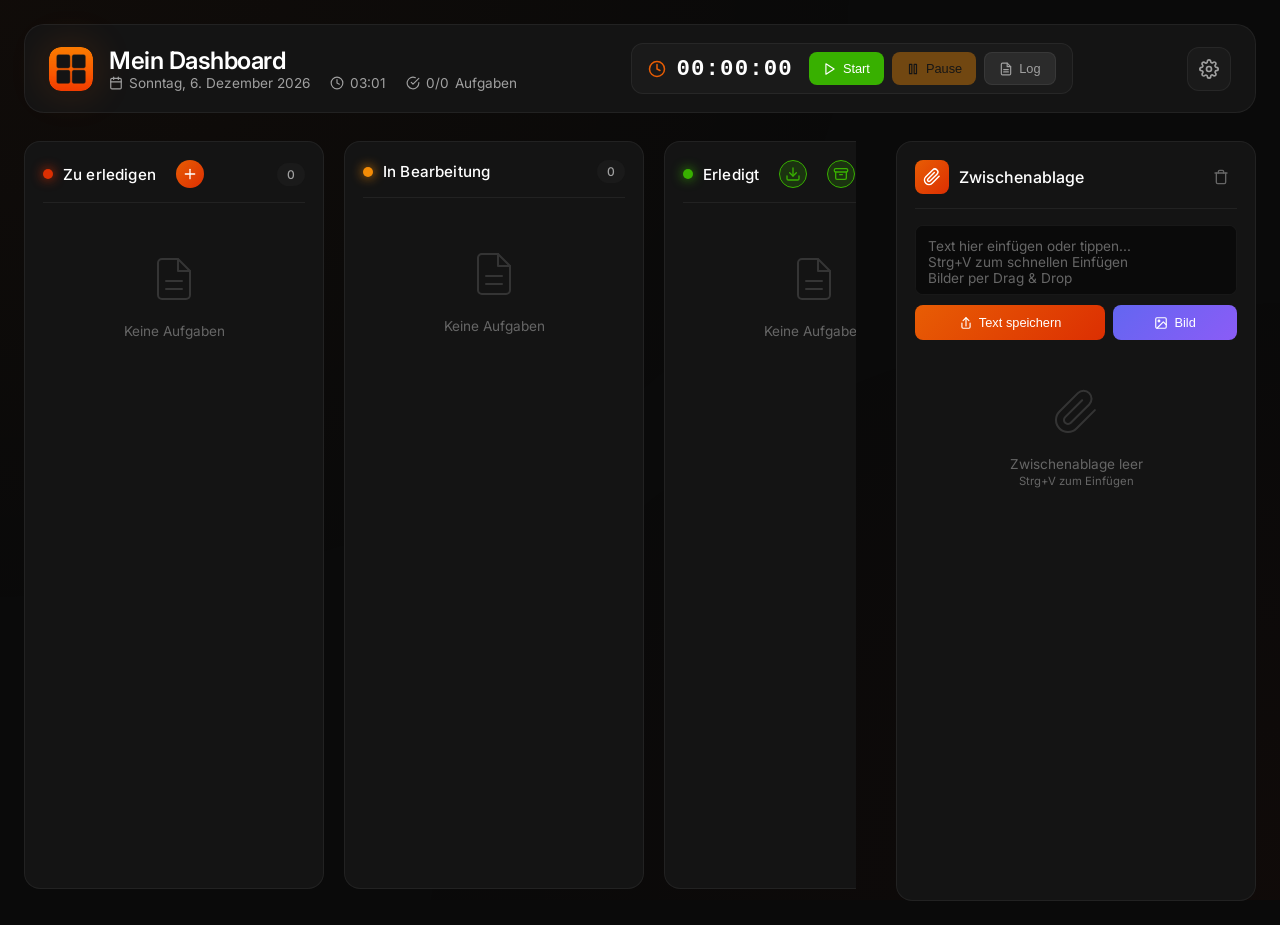
==== firefox/index.html @ 242c801a "Add Firefox extension support with automatic module bundling - Added complete Firefox extension vers" ====
<!DOCTYPE html>
<html lang="de">

<head>
    <meta charset="UTF-8">
    <meta name="viewport" content="width=device-width, initial-scale=1.0">
    <title>Mein Dashboard</title>
    <link rel="icon" type="image/png" href="icon.png">
    <link rel="stylesheet" href="style.css">
</head>

<body>
    <header class="header">
        <div class="header-left">
            <div class="logo">
                <img src="icon.png" alt="Dashboard Logo" width="28" height="28">
            </div>
            <div>
                <h1>Mein Dashboard</h1>
                <div class="header-info">
                    <span>
                        <svg class="icon-sm" xmlns="http://www.w3.org/2000/svg" width="14" height="14"
                            viewBox="0 0 24 24" fill="none" stroke="currentColor" stroke-width="2"
                            stroke-linecap="round" stroke-linejoin="round">
                            <rect x="3" y="4" width="18" height="18" rx="2" ry="2"></rect>
                            <line x1="16" y1="2" x2="16" y2="6"></line>
                            <line x1="8" y1="2" x2="8" y2="6"></line>
                            <line x1="3" y1="10" x2="21" y2="10"></line>
                        </svg>
                        <span id="current-date"></span>
                    </span>
                    <span>
                        <svg class="icon-sm" xmlns="http://www.w3.org/2000/svg" width="14" height="14"
                            viewBox="0 0 24 24" fill="none" stroke="currentColor" stroke-width="2"
                            stroke-linecap="round" stroke-linejoin="round">
                            <circle cx="12" cy="12" r="10"></circle>
                            <polyline points="12 6 12 12 16 14"></polyline>
                        </svg>
                        <span id="current-time"></span>
                    </span>
                    <span id="task-stats-container">
                        <svg class="icon-sm" xmlns="http://www.w3.org/2000/svg" width="14" height="14"
                            viewBox="0 0 24 24" fill="none" stroke="currentColor" stroke-width="2"
                            stroke-linecap="round" stroke-linejoin="round">
                            <path d="M22 11.08V12a10 10 0 1 1-5.93-9.14"></path>
                            <polyline points="22 4 12 14.01 9 11.01"></polyline>
                        </svg>
                        <span id="task-stats">0/0</span> <span id="tasks-label">Aufgaben</span>
                    </span>
                </div>
            </div>
        </div>
        <div class="header-center">
            <div class="time-tracker">
                <div class="tracker-display">
                    <svg class="tracker-icon" xmlns="http://www.w3.org/2000/svg" width="18" height="18"
                        viewBox="0 0 24 24" fill="none" stroke="currentColor" stroke-width="2" stroke-linecap="round"
                        stroke-linejoin="round">
                        <circle cx="12" cy="12" r="10"></circle>
                        <polyline points="12 6 12 12 16 14"></polyline>
                    </svg>
                    <span class="tracker-time" id="tracker-time">00:00:00</span>
                </div>
                <div class="tracker-controls">
                    <button id="tracker-start-btn" class="tracker-btn start">
                        <svg xmlns="http://www.w3.org/2000/svg" width="14" height="14" viewBox="0 0 24 24" fill="none"
                            stroke="currentColor" stroke-width="2" stroke-linecap="round" stroke-linejoin="round">
                            <polygon points="5 3 19 12 5 21 5 3"></polygon>
                        </svg>
                        Start
                    </button>
                    <button id="tracker-pause-btn" class="tracker-btn pause" disabled>
                        <svg xmlns="http://www.w3.org/2000/svg" width="14" height="14" viewBox="0 0 24 24" fill="none"
                            stroke="currentColor" stroke-width="2" stroke-linecap="round" stroke-linejoin="round">
                            <rect x="6" y="4" width="4" height="16"></rect>
                            <rect x="14" y="4" width="4" height="16"></rect>
                        </svg>
                        Pause
                    </button>
                    <button id="tracker-log-btn" class="tracker-btn log">
                        <svg xmlns="http://www.w3.org/2000/svg" width="14" height="14" viewBox="0 0 24 24" fill="none"
                            stroke="currentColor" stroke-width="2" stroke-linecap="round" stroke-linejoin="round">
                            <path d="M14 2H6a2 2 0 0 0-2 2v16a2 2 0 0 0 2 2h12a2 2 0 0 0 2-2V8z"></path>
                            <polyline points="14 2 14 8 20 8"></polyline>
                            <line x1="16" y1="13" x2="8" y2="13"></line>
                            <line x1="16" y1="17" x2="8" y2="17"></line>
                        </svg>
                        Log
                    </button>
                </div>
            </div>
        </div>
        <div class="header-right">
            <!-- Sync Status Indicator -->
            <div id="sync-indicator" class="sync-indicator hidden" title="Sync Status">
                <!-- Idle/Connected Icon -->
                <svg id="sync-icon-idle" class="sync-icon" xmlns="http://www.w3.org/2000/svg" width="18" height="18"
                    viewBox="0 0 24 24" fill="none" stroke="currentColor" stroke-width="2" stroke-linecap="round"
                    stroke-linejoin="round">
                    <path d="M21.5 2v6h-6M2.5 22v-6h6M2 11.5a10 10 0 0 1 18.8-4.3M22 12.5a10 10 0 0 1-18.8 4.2"/>
                </svg>
                <!-- Syncing Icon (animated) -->
                <svg id="sync-icon-syncing" class="sync-icon hidden" xmlns="http://www.w3.org/2000/svg" width="18" height="18"
                    viewBox="0 0 24 24" fill="none" stroke="currentColor" stroke-width="2" stroke-linecap="round"
                    stroke-linejoin="round">
                    <path d="M21.5 2v6h-6M2.5 22v-6h6M2 11.5a10 10 0 0 1 18.8-4.3M22 12.5a10 10 0 0 1-18.8 4.2"/>
                </svg>
                <!-- Error Icon -->
                <svg id="sync-icon-error" class="sync-icon hidden" xmlns="http://www.w3.org/2000/svg" width="18" height="18"
                    viewBox="0 0 24 24" fill="none" stroke="currentColor" stroke-width="2" stroke-linecap="round"
                    stroke-linejoin="round">
                    <circle cx="12" cy="12" r="10"></circle>
                    <line x1="12" y1="8" x2="12" y2="12"></line>
                    <line x1="12" y1="16" x2="12.01" y2="16"></line>
                </svg>
                <!-- Offline Icon -->
                <svg id="sync-icon-offline" class="sync-icon hidden" xmlns="http://www.w3.org/2000/svg" width="18" height="18"
                    viewBox="0 0 24 24" fill="none" stroke="currentColor" stroke-width="2" stroke-linecap="round"
                    stroke-linejoin="round">
                    <line x1="1" y1="1" x2="23" y2="23"></line>
                    <path d="M16.72 11.06A10.94 10.94 0 0 1 19 12.55"></path>
                    <path d="M5 12.55a10.94 10.94 0 0 1 5.17-2.39"></path>
                    <path d="M10.71 5.05A16 16 0 0 1 22.58 9"></path>
                    <path d="M1.42 9a15.91 15.91 0 0 1 4.7-2.88"></path>
                    <path d="M8.53 16.11a6 6 0 0 1 6.95 0"></path>
                    <line x1="12" y1="20" x2="12.01" y2="20"></line>
                </svg>
            </div>
            <button id="settings-btn" class="settings-btn" title="Einstellungen" aria-label="Einstellungen">
                <svg xmlns="http://www.w3.org/2000/svg" width="20" height="20" viewBox="0 0 24 24" fill="none"
                    stroke="currentColor" stroke-width="2" stroke-linecap="round" stroke-linejoin="round">
                    <circle cx="12" cy="12" r="3"></circle>
                    <path
                        d="M19.4 15a1.65 1.65 0 0 0 .33 1.82l.06.06a2 2 0 0 1 0 2.83 2 2 0 0 1-2.83 0l-.06-.06a1.65 1.65 0 0 0-1.82-.33 1.65 1.65 0 0 0-1 1.51V21a2 2 0 0 1-2 2 2 2 0 0 1-2-2v-.09A1.65 1.65 0 0 0 9 19.4a1.65 1.65 0 0 0-1.82.33l-.06.06a2 2 0 0 1-2.83 0 2 2 0 0 1 0-2.83l.06-.06a1.65 1.65 0 0 0 .33-1.82 1.65 1.65 0 0 0-1.51-1H3a2 2 0 0 1-2-2 2 2 0 0 1 2-2h.09A1.65 1.65 0 0 0 4.6 9a1.65 1.65 0 0 0-.33-1.82l-.06-.06a2 2 0 0 1 0-2.83 2 2 0 0 1 2.83 0l.06.06a1.65 1.65 0 0 0 1.82.33H9a1.65 1.65 0 0 0 1-1.51V3a2 2 0 0 1 2-2 2 2 0 0 1 2 2v.09a1.65 1.65 0 0 0 1 1.51 1.65 1.65 0 0 0 1.82-.33l.06-.06a2 2 0 0 1 2.83 0 2 2 0 0 1 0 2.83l-.06.06a1.65 1.65 0 0 0-.33 1.82V9a1.65 1.65 0 0 0 1.51 1H21a2 2 0 0 1 2 2 2 2 0 0 1-2 2h-.09a1.65 1.65 0 0 0-1.51 1z">
                    </path>
                </svg>
            </button>
        </div>
    </header>

    <div class="main-container">
        <div class="board">
            <div class="column" id="todo" data-status="todo">
                <div class="column-header">
                    <div class="column-title">
                        <div class="column-indicator"></div>
                        <h2>Zu erledigen</h2>
                        <button id="add-task-btn" class="add-task-column-btn" title="Neue Aufgabe (Strg+N)" aria-label="Neue Aufgabe">
                            <svg xmlns="http://www.w3.org/2000/svg" width="16" height="16" viewBox="0 0 24 24"
                                fill="none" stroke="currentColor" stroke-width="2" stroke-linecap="round"
                                stroke-linejoin="round">
                                <line x1="12" y1="5" x2="12" y2="19"></line>
                                <line x1="5" y1="12" x2="19" y2="12"></line>
                            </svg>
                        </button>
                    </div>
                    <span class="task-count" id="todo-count">0</span>
                </div>
                <div class="task-list"></div>
            </div>

            <div class="column" id="in-progress" data-status="in-progress">
                <div class="column-header">
                    <div class="column-title">
                        <div class="column-indicator"></div>
                        <h2>In Bearbeitung</h2>
                    </div>
                    <span class="task-count" id="progress-count">0</span>
                </div>
                <div class="task-list"></div>
            </div>

            <div class="column" id="done" data-status="done">
                <div class="column-header">
                    <div class="column-title">
                        <div class="column-indicator"></div>
                        <h2>Erledigt</h2>
                        <button id="export-done-btn" class="export-column-btn" title="Als Markdown exportieren" aria-label="Als Markdown exportieren">
                            <svg xmlns="http://www.w3.org/2000/svg" width="16" height="16" viewBox="0 0 24 24"
                                fill="none" stroke="currentColor" stroke-width="2" stroke-linecap="round"
                                stroke-linejoin="round">
                                <path d="M21 15v4a2 2 0 0 1-2 2H5a2 2 0 0 1-2-2v-4"></path>
                                <polyline points="7 10 12 15 17 10"></polyline>
                                <line x1="12" y1="15" x2="12" y2="3"></line>
                            </svg>
                        </button>
                        <button id="archive-done-btn" class="export-column-btn"
                            title="Klick: Tasks archivieren | Doppelklick/Rechtsklick: Archiv-Logs öffnen" aria-label="Tasks archivieren">
                            <svg xmlns="http://www.w3.org/2000/svg" width="16" height="16" viewBox="0 0 24 24"
                                fill="none" stroke="currentColor" stroke-width="2" stroke-linecap="round"
                                stroke-linejoin="round">
                                <rect x="2" y="4" width="20" height="5" rx="2"></rect>
                                <path d="M4 9v9a2 2 0 0 0 2 2h12a2 2 0 0 0 2-2V9"></path>
                                <path d="M10 13h4"></path>
                            </svg>
                        </button>
                    </div>
                    <span class="task-count" id="done-count">0</span>
                </div>
                <div class="task-list"></div>
            </div>
        </div>

        <!-- Zwischenablage Panel -->
        <aside class="clipboard-panel">
            <div class="clipboard-header">
                <div class="clipboard-title">
                    <div class="clipboard-icon">
                        <svg xmlns="http://www.w3.org/2000/svg" width="18" height="18" viewBox="0 0 24 24" fill="none"
                            stroke="currentColor" stroke-width="2" stroke-linecap="round" stroke-linejoin="round">
                            <path
                                d="m21.44 11.05-9.19 9.19a6 6 0 0 1-8.49-8.49l9.19-9.19a4 4 0 0 1 5.66 5.66l-9.2 9.19a2 2 0 0 1-2.83-2.83l8.49-8.48">
                            </path>
                        </svg>
                    </div>
                    <h3>Zwischenablage</h3>
                </div>
                <button id="clear-clipboard-btn" class="clear-clipboard-btn" title="Zwischenablage leeren" aria-label="Zwischenablage leeren">
                    <svg xmlns="http://www.w3.org/2000/svg" width="16" height="16" viewBox="0 0 24 24" fill="none"
                        stroke="currentColor" stroke-width="2" stroke-linecap="round" stroke-linejoin="round">
                        <polyline points="3 6 5 6 21 6"></polyline>
                        <path d="M19 6v14a2 2 0 0 1-2 2H7a2 2 0 0 1-2-2V6m3 0V4a2 2 0 0 1 2-2h4a2 2 0 0 1 2 2v2"></path>
                    </svg>
                </button>
            </div>
            <div class="clipboard-input-area">
                <textarea class="clipboard-input" id="clipboard-input"
                    placeholder="Text hier einfügen oder tippen...&#10;Strg+V zum schnellen Einfügen&#10;Bilder per Drag & Drop"></textarea>
                <div class="clipboard-buttons">
                    <button class="clipboard-btn" id="add-clipboard-btn">
                        <svg xmlns="http://www.w3.org/2000/svg" width="14" height="14" viewBox="0 0 24 24" fill="none"
                            stroke="currentColor" stroke-width="2" stroke-linecap="round" stroke-linejoin="round">
                            <line x1="12" y1="17" x2="12" y2="3"></line>
                            <path d="M5 12v7a2 2 0 0 0 2 2h10a2 2 0 0 0 2-2v-7"></path>
                            <polyline points="17 8 12 3 7 8"></polyline>
                        </svg>
                        Text speichern
                    </button>
                    <button class="clipboard-btn image-btn" id="image-upload-btn">
                        <svg xmlns="http://www.w3.org/2000/svg" width="14" height="14" viewBox="0 0 24 24" fill="none"
                            stroke="currentColor" stroke-width="2" stroke-linecap="round" stroke-linejoin="round">
                            <rect x="3" y="3" width="18" height="18" rx="2" ry="2"></rect>
                            <circle cx="8.5" cy="8.5" r="1.5"></circle>
                            <polyline points="21 15 16 10 5 21"></polyline>
                        </svg>
                        Bild
                    </button>
                </div>
                <input type="file" id="image-input" accept="image/*" style="display: none;">
            </div>
            <div class="clipboard-items" id="clipboard-items"></div>
        </aside>
    </div>

    <!-- Modal für Aufgaben -->
    <div id="task-modal" class="modal hidden">
        <div class="modal-content">
            <span class="close-btn" role="button" aria-label="Schließen" tabindex="0">
                <svg xmlns="http://www.w3.org/2000/svg" width="20" height="20" viewBox="0 0 24 24" fill="none"
                    stroke="currentColor" stroke-width="2" stroke-linecap="round" stroke-linejoin="round">
                    <line x1="18" y1="6" x2="6" y2="18"></line>
                    <line x1="6" y1="6" x2="18" y2="18"></line>
                </svg>
            </span>
            <h2 id="modal-title">Neue Aufgabe</h2>

            <div class="form-group">
                <label class="form-label">Beschreibung</label>
                <textarea id="task-input"
                    placeholder="Was muss erledigt werden?&#10;Shift+Enter zum Speichern"></textarea>
            </div>

            <div class="form-group">
                <label class="form-label">Priorität</label>
                <div class="priority-selector">
                    <div class="priority-option low" data-priority="low">Niedrig</div>
                    <div class="priority-option medium selected" data-priority="medium">Mittel</div>
                    <div class="priority-option high" data-priority="high">Hoch</div>
                </div>
            </div>

            <div class="form-group task-history-section hidden" id="task-history-section">
                <label class="form-label">Status-Verlauf</label>
                <div class="task-history-list" id="task-history-list"></div>
            </div>

            <div class="modal-actions">
                <button id="delete-task-btn" class="danger-btn hidden">
                    <svg xmlns="http://www.w3.org/2000/svg" width="16" height="16" viewBox="0 0 24 24" fill="none"
                        stroke="currentColor" stroke-width="2" stroke-linecap="round" stroke-linejoin="round">
                        <polyline points="3 6 5 6 21 6"></polyline>
                        <path d="M19 6v14a2 2 0 0 1-2 2H7a2 2 0 0 1-2-2V6m3 0V4a2 2 0 0 1 2-2h4a2 2 0 0 1 2 2v2"></path>
                    </svg>
                    Löschen
                </button>
                <button id="save-task-btn">
                    <svg xmlns="http://www.w3.org/2000/svg" width="16" height="16" viewBox="0 0 24 24" fill="none"
                        stroke="currentColor" stroke-width="2" stroke-linecap="round" stroke-linejoin="round">
                        <path d="M19 21H5a2 2 0 0 1-2-2V5a2 2 0 0 1 2-2h11l5 5v11a2 2 0 0 1-2 2z"></path>
                        <polyline points="17 21 17 13 7 13 7 21"></polyline>
                        <polyline points="7 3 7 8 15 8"></polyline>
                    </svg>
                    Speichern
                </button>
            </div>
        </div>
    </div>

    <!-- Zusätzliche Info Modal -->
    <div id="info-modal" class="modal hidden">
        <div class="modal-content">
            <span class="close-btn info-close-btn" role="button" aria-label="Schließen" tabindex="0">
                <svg xmlns="http://www.w3.org/2000/svg" width="20" height="20" viewBox="0 0 24 24" fill="none"
                    stroke="currentColor" stroke-width="2" stroke-linecap="round" stroke-linejoin="round">
                    <line x1="18" y1="6" x2="6" y2="18"></line>
                    <line x1="6" y1="6" x2="18" y2="18"></line>
                </svg>
            </span>
            <h2>
                <svg xmlns="http://www.w3.org/2000/svg" width="20" height="20" viewBox="0 0 24 24" fill="none"
                    stroke="currentColor" stroke-width="2" stroke-linecap="round" stroke-linejoin="round">
                    <circle cx="12" cy="12" r="10"></circle>
                    <line x1="12" y1="16" x2="12" y2="12"></line>
                    <line x1="12" y1="8" x2="12.01" y2="8"></line>
                </svg>
                Zusätzliche Info
            </h2>

            <div class="form-group">
                <label class="form-label">Notiz oder Zusatzinfo</label>
                <textarea id="info-input"
                    placeholder="Zusätzliche Informationen eingeben...&#10;Shift+Enter zum Speichern"></textarea>
            </div>

            <div class="modal-actions">
                <button id="clear-info-btn" class="danger-btn">
                    <svg xmlns="http://www.w3.org/2000/svg" width="16" height="16" viewBox="0 0 24 24" fill="none"
                        stroke="currentColor" stroke-width="2" stroke-linecap="round" stroke-linejoin="round">
                        <polyline points="3 6 5 6 21 6"></polyline>
                        <path d="M19 6v14a2 2 0 0 1-2 2H7a2 2 0 0 1-2-2V6m3 0V4a2 2 0 0 1 2-2h4a2 2 0 0 1 2 2v2"></path>
                    </svg>
                    Löschen
                </button>
                <button id="save-info-btn" class="primary-btn">
                    <svg xmlns="http://www.w3.org/2000/svg" width="16" height="16" viewBox="0 0 24 24" fill="none"
                        stroke="currentColor" stroke-width="2" stroke-linecap="round" stroke-linejoin="round">
                        <path d="M19 21H5a2 2 0 0 1-2-2V5a2 2 0 0 1 2-2h11l5 5v11a2 2 0 0 1-2 2z"></path>
                        <polyline points="17 21 17 13 7 13 7 21"></polyline>
                        <polyline points="7 3 7 8 15 8"></polyline>
                    </svg>
                    Speichern
                </button>
            </div>
        </div>
    </div>

    <!-- Arbeitszeit-Log Modal -->
    <div id="worktime-modal" class="modal hidden">
        <div class="modal-content worktime-modal-content">
            <span class="close-btn worktime-close-btn" role="button" aria-label="Schließen" tabindex="0">
                <svg xmlns="http://www.w3.org/2000/svg" width="20" height="20" viewBox="0 0 24 24" fill="none"
                    stroke="currentColor" stroke-width="2" stroke-linecap="round" stroke-linejoin="round">
                    <line x1="18" y1="6" x2="6" y2="18"></line>
                    <line x1="6" y1="6" x2="18" y2="18"></line>
                </svg>
            </span>
            <h2>
                <svg xmlns="http://www.w3.org/2000/svg" width="22" height="22" viewBox="0 0 24 24" fill="none"
                    stroke="currentColor" stroke-width="2" stroke-linecap="round" stroke-linejoin="round">
                    <circle cx="12" cy="12" r="10"></circle>
                    <polyline points="12 6 12 12 16 14"></polyline>
                </svg>
                Arbeitszeit-Log
            </h2>
            <div class="worktime-summary" id="worktime-summary"></div>
            <div class="worktime-entries" id="worktime-entries"></div>
            <div class="worktime-actions">
                <button id="clear-worktime-btn" class="danger-btn">
                    <svg xmlns="http://www.w3.org/2000/svg" width="16" height="16" viewBox="0 0 24 24" fill="none"
                        stroke="currentColor" stroke-width="2" stroke-linecap="round" stroke-linejoin="round">
                        <polyline points="3 6 5 6 21 6"></polyline>
                        <path d="M19 6v14a2 2 0 0 1-2 2H7a2 2 0 0 1-2-2V6m3 0V4a2 2 0 0 1 2-2h4a2 2 0 0 1 2 2v2"></path>
                    </svg>
                    Alle löschen
                </button>
            </div>
        </div>
    </div>

    <!-- Settings Modal -->
    <div id="settings-modal" class="modal hidden">
        <div class="modal-content settings-modal-content">
            <span class="close-btn settings-close-btn" role="button" aria-label="Schließen" tabindex="0">
                <svg xmlns="http://www.w3.org/2000/svg" width="20" height="20" viewBox="0 0 24 24" fill="none"
                    stroke="currentColor" stroke-width="2" stroke-linecap="round" stroke-linejoin="round">
                    <line x1="18" y1="6" x2="6" y2="18"></line>
                    <line x1="6" y1="6" x2="18" y2="18"></line>
                </svg>
            </span>
            <h2>
                <svg xmlns="http://www.w3.org/2000/svg" width="22" height="22" viewBox="0 0 24 24" fill="none"
                    stroke="currentColor" stroke-width="2" stroke-linecap="round" stroke-linejoin="round">
                    <circle cx="12" cy="12" r="3"></circle>
                    <path
                        d="M19.4 15a1.65 1.65 0 0 0 .33 1.82l.06.06a2 2 0 0 1 0 2.83 2 2 0 0 1-2.83 0l-.06-.06a1.65 1.65 0 0 0-1.82-.33 1.65 1.65 0 0 0-1 1.51V21a2 2 0 0 1-2 2 2 2 0 0 1-2-2v-.09A1.65 1.65 0 0 0 9 19.4a1.65 1.65 0 0 0-1.82.33l-.06.06a2 2 0 0 1-2.83 0 2 2 0 0 1 0-2.83l.06-.06a1.65 1.65 0 0 0 .33-1.82 1.65 1.65 0 0 0-1.51-1H3a2 2 0 0 1-2-2 2 2 0 0 1 2-2h.09A1.65 1.65 0 0 0 4.6 9a1.65 1.65 0 0 0-.33-1.82l-.06-.06a2 2 0 0 1 0-2.83 2 2 0 0 1 2.83 0l.06.06a1.65 1.65 0 0 0 1.82.33H9a1.65 1.65 0 0 0 1-1.51V3a2 2 0 0 1 2-2 2 2 0 0 1 2 2v.09a1.65 1.65 0 0 0 1 1.51 1.65 1.65 0 0 0 1.82-.33l.06-.06a2 2 0 0 1 2.83 0 2 2 0 0 1 0 2.83l-.06.06a1.65 1.65 0 0 0-.33 1.82V9a1.65 1.65 0 0 0 1.51 1H21a2 2 0 0 1 2 2 2 2 0 0 1-2 2h-.09a1.65 1.65 0 0 0-1.51 1z">
                    </path>
                </svg>
                Einstellungen
            </h2>

            <div class="form-group">
                <label class="form-label" data-i18n="settingsLanguage">Sprache / Language</label>
                <div class="language-selector" id="language-selector">
                    <div class="language-option selected" data-lang="de">
                        🇩🇪 Deutsch
                    </div>
                    <div class="language-option" data-lang="en">
                        🇬🇧 English
                    </div>
                </div>
            </div>

            <div class="form-group">
                <label class="form-label">Theme / Modus</label>
                <div class="theme-selector" id="theme-selector">
                    <div class="theme-option" data-theme="dark">
                        <svg xmlns="http://www.w3.org/2000/svg" width="18" height="18" viewBox="0 0 24 24" fill="none"
                            stroke="currentColor" stroke-width="2" stroke-linecap="round" stroke-linejoin="round">
                            <path d="M21 12.79A9 9 0 1 1 11.21 3 7 7 0 0 0 21 12.79z"></path>
                        </svg>
                        Dark
                    </div>
                    <div class="theme-option" data-theme="light">
                        <svg xmlns="http://www.w3.org/2000/svg" width="18" height="18" viewBox="0 0 24 24" fill="none"
                            stroke="currentColor" stroke-width="2" stroke-linecap="round" stroke-linejoin="round">
                            <circle cx="12" cy="12" r="5"></circle>
                            <line x1="12" y1="1" x2="12" y2="3"></line>
                            <line x1="12" y1="21" x2="12" y2="23"></line>
                            <line x1="4.22" y1="4.22" x2="5.64" y2="5.64"></line>
                            <line x1="18.36" y1="18.36" x2="19.78" y2="19.78"></line>
                            <line x1="1" y1="12" x2="3" y2="12"></line>
                            <line x1="21" y1="12" x2="23" y2="12"></line>
                            <line x1="4.22" y1="19.78" x2="5.64" y2="18.36"></line>
                            <line x1="18.36" y1="5.64" x2="19.78" y2="4.22"></line>
                        </svg>
                        Light
                    </div>
                </div>
            </div>

            <div class="form-group">
                <label class="form-label" data-i18n="settingsColorPalette">Farbpalette wählen</label>
                <div class="palette-grid" id="palette-grid">
                    <div class="palette-option" data-palette="sunset-orange">
                        <div class="palette-preview">
                            <span class="palette-color" style="background: #e85d04;"></span>
                            <span class="palette-color" style="background: #dc2f02;"></span>
                            <span class="palette-color" style="background: #f48c06;"></span>
                            <span class="palette-color" style="background: #38b000;"></span>
                        </div>
                        <span class="palette-name">🌅 Sunset Orange</span>
                    </div>
                    <div class="palette-option" data-palette="ocean-blue">
                        <div class="palette-preview">
                            <span class="palette-color" style="background: #0077b6;"></span>
                            <span class="palette-color" style="background: #0096c7;"></span>
                            <span class="palette-color" style="background: #00b4d8;"></span>
                            <span class="palette-color" style="background: #38b000;"></span>
                        </div>
                        <span class="palette-name">🌊 Ocean Blue</span>
                    </div>
                    <div class="palette-option" data-palette="forest-green">
                        <div class="palette-preview">
                            <span class="palette-color" style="background: #2d6a4f;"></span>
                            <span class="palette-color" style="background: #40916c;"></span>
                            <span class="palette-color" style="background: #52b788;"></span>
                            <span class="palette-color" style="background: #74c69d;"></span>
                        </div>
                        <span class="palette-name">🌲 Forest Green</span>
                    </div>
                    <div class="palette-option" data-palette="royal-purple">
                        <div class="palette-preview">
                            <span class="palette-color" style="background: #7b2cbf;"></span>
                            <span class="palette-color" style="background: #9d4edd;"></span>
                            <span class="palette-color" style="background: #c77dff;"></span>
                            <span class="palette-color" style="background: #38b000;"></span>
                        </div>
                        <span class="palette-name">👑 Royal Purple</span>
                    </div>
                    <div class="palette-option" data-palette="cherry-blossom">
                        <div class="palette-preview">
                            <span class="palette-color" style="background: #ff758f;"></span>
                            <span class="palette-color" style="background: #ff4d6d;"></span>
                            <span class="palette-color" style="background: #ffb3c1;"></span>
                            <span class="palette-color" style="background: #38b000;"></span>
                        </div>
                        <span class="palette-name">🌸 Cherry Blossom</span>
                    </div>
                    <div class="palette-option" data-palette="midnight-gold">
                        <div class="palette-preview">
                            <span class="palette-color" style="background: #fca311;"></span>
                            <span class="palette-color" style="background: #e5a000;"></span>
                            <span class="palette-color" style="background: #ffbe0b;"></span>
                            <span class="palette-color" style="background: #38b000;"></span>
                        </div>
                        <span class="palette-name">🌙 Midnight Gold</span>
                    </div>
                </div>
            </div>

            <!-- Cloud Sync Settings -->
            <div class="form-group sync-settings-group">
                <label class="form-label" data-i18n="settingsCloudSync">Cloud-Synchronisierung</label>
                
                <!-- Sync Enable Toggle -->
                <div class="sync-toggle-container">
                    <label class="toggle-switch">
                        <input type="checkbox" id="sync-enabled-toggle">
                        <span class="toggle-slider"></span>
                    </label>
                    <span class="sync-toggle-label" data-i18n="syncEnable">Synchronisierung aktivieren</span>
                </div>

                <!-- WebDAV Configuration (shown when enabled) -->
                <div id="webdav-config" class="sync-config hidden">
                    <div class="sync-input-group">
                        <label data-i18n="syncServerUrl">Server URL</label>
                        <input type="url" id="webdav-server" 
                               placeholder="https://nextcloud.example.com/remote.php/dav/files/user/">
                        <small class="sync-input-hint" data-i18n="syncServerUrlHint">z.B. https://cloud.example.com/remote.php/dav/files/username/</small>
                    </div>
                    <div class="sync-input-group">
                        <label data-i18n="syncUsername">Benutzername</label>
                        <input type="text" id="webdav-username" placeholder="username" autocomplete="username">
                    </div>
                    <div class="sync-input-group">
                        <label data-i18n="syncPassword">Passwort</label>
                        <input type="password" id="webdav-password" placeholder="••••••••" autocomplete="current-password">
                        <small class="sync-input-hint" data-i18n="syncPasswordNote">Wird verschlüsselt lokal gespeichert</small>
                    </div>
                    <div class="sync-input-group">
                        <label data-i18n="syncFilePath">Dateipfad</label>
                        <input type="text" id="webdav-filepath" value="DashboardSync/dashboard-data.json" 
                               placeholder="DashboardSync/dashboard-data.json">
                        <small class="sync-input-hint" data-i18n="syncFilePathHint">Ordner wird automatisch erstellt</small>
                    </div>
                    <div class="sync-actions">
                        <button id="webdav-test-btn" class="sync-btn secondary-btn" type="button">
                            <svg xmlns="http://www.w3.org/2000/svg" width="14" height="14" viewBox="0 0 24 24" fill="none"
                                stroke="currentColor" stroke-width="2" stroke-linecap="round" stroke-linejoin="round">
                                <path d="M22 11.08V12a10 10 0 1 1-5.93-9.14"></path>
                                <polyline points="22 4 12 14.01 9 11.01"></polyline>
                            </svg>
                            <span data-i18n="syncTestConnection">Verbindung testen</span>
                        </button>
                    </div>
                    <div id="sync-test-message" class="sync-test-message hidden"></div>
                    
                    <!-- Last sync info -->
                    <div id="sync-last-info" class="sync-last-info hidden">
                        <span data-i18n="syncLastSync">Letzte Synchronisierung:</span>
                        <span id="sync-last-time"></span>
                    </div>
                </div>
            </div>

            <div class="modal-actions">
                <button id="cancel-settings-btn" class="secondary-btn">Abbrechen</button>
                <button id="save-settings-btn" class="primary-btn">
                    <svg xmlns="http://www.w3.org/2000/svg" width="16" height="16" viewBox="0 0 24 24" fill="none"
                        stroke="currentColor" stroke-width="2" stroke-linecap="round" stroke-linejoin="round">
                        <path d="M19 21H5a2 2 0 0 1-2-2V5a2 2 0 0 1 2-2h11l5 5v11a2 2 0 0 1-2 2z"></path>
                        <polyline points="17 21 17 13 7 13 7 21"></polyline>
                        <polyline points="7 3 7 8 15 8"></polyline>
                    </svg>
                    Speichern
                </button>
            </div>
        </div>
    </div>

    <!-- Archive Logs Modal -->
    <div id="archive-logs-modal" class="modal hidden">
        <div class="modal-content archive-logs-modal-content">
            <span class="close-btn archive-logs-close-btn" role="button" aria-label="Schließen" tabindex="0">
                <svg xmlns="http://www.w3.org/2000/svg" width="20" height="20" viewBox="0 0 24 24" fill="none"
                    stroke="currentColor" stroke-width="2" stroke-linecap="round" stroke-linejoin="round">
                    <line x1="18" y1="6" x2="6" y2="18"></line>
                    <line x1="6" y1="6" x2="18" y2="18"></line>
                </svg>
            </span>
            <h2>
                <svg xmlns="http://www.w3.org/2000/svg" width="22" height="22" viewBox="0 0 24 24" fill="none"
                    stroke="currentColor" stroke-width="2" stroke-linecap="round" stroke-linejoin="round">
                    <rect x="2" y="4" width="20" height="5" rx="2"></rect>
                    <path d="M4 9v9a2 2 0 0 0 2 2h12a2 2 0 0 0 2-2V9"></path>
                    <path d="M10 13h4"></path>
                </svg>
                Archiv-Logs
            </h2>
            <div class="archive-search-container">
                <input type="text" id="archive-search-input" class="archive-search-input" placeholder="Suchen...">
            </div>
            <div class="archive-filters">
                <div class="archive-filter-group">
                    <label class="archive-filter-label" data-i18n="filterPriority">Priorität</label>
                    <div class="archive-filter-options" id="archive-priority-filter">
                        <button class="archive-filter-btn active" data-priority="all">Alle</button>
                        <button class="archive-filter-btn" data-priority="high">Hoch</button>
                        <button class="archive-filter-btn" data-priority="medium">Mittel</button>
                        <button class="archive-filter-btn" data-priority="low">Niedrig</button>
                    </div>
                </div>
                <div class="archive-filter-group">
                    <label class="archive-filter-label" data-i18n="filterTime">Zeitraum</label>
                    <div class="archive-filter-options" id="archive-time-filter">
                        <button class="archive-filter-btn active" data-time="all">Alle</button>
                        <button class="archive-filter-btn" data-time="today">Heute</button>
                        <button class="archive-filter-btn" data-time="week">7 Tage</button>
                        <button class="archive-filter-btn" data-time="month">30 Tage</button>
                    </div>
                </div>
            </div>
            <div class="archive-logs-entries" id="archive-logs-entries"></div>
        </div>
    </div>

    <!-- Confirmation Modal -->
    <div id="confirm-modal" class="modal hidden">
        <div class="modal-content confirm-modal-content">
            <span class="close-btn confirm-close-btn" role="button" aria-label="Schließen" tabindex="0">
                <svg xmlns="http://www.w3.org/2000/svg" width="20" height="20" viewBox="0 0 24 24" fill="none"
                    stroke="currentColor" stroke-width="2" stroke-linecap="round" stroke-linejoin="round">
                    <line x1="18" y1="6" x2="6" y2="18"></line>
                    <line x1="6" y1="6" x2="18" y2="18"></line>
                </svg>
            </span>
            <h2 id="confirm-modal-title">
                <svg xmlns="http://www.w3.org/2000/svg" width="22" height="22" viewBox="0 0 24 24" fill="none"
                    stroke="currentColor" stroke-width="2" stroke-linecap="round" stroke-linejoin="round">
                    <circle cx="12" cy="12" r="10"></circle>
                    <line x1="12" y1="8" x2="12" y2="12"></line>
                    <line x1="12" y1="16" x2="12.01" y2="16"></line>
                </svg>
                Bestätigen
            </h2>
            <div class="confirm-message-container">
                <p id="confirm-modal-message">Sind Sie sicher?</p>
            </div>
            <div class="modal-actions">
                <button id="confirm-cancel-btn" class="secondary-btn">Abbrechen</button>
                <button id="confirm-ok-btn" class="danger-btn">Löschen</button>
            </div>
        </div>
    </div>

    <!-- Toast Benachrichtigung -->
    <div class="toast" id="toast">
        <span class="toast-icon"></span>
        <span class="toast-message"></span>
    </div>

    <script src="script.bundled.js"></script>
</body>

</html>
---- firefox/style.css ----
@import url('https://fonts.googleapis.com/css2?family=Inter:wght@300;400;500;600;700&display=swap');

:root {
    /* Elegant Luxury Dark Theme */
    --bg-primary: #0a0a0a;
    --bg-secondary: #141414;
    --bg-tertiary: #1a1a1a;
    --bg-card: #1e1e1e;
    --glass-bg: rgba(30, 30, 30, 0.8);
    --glass-border: rgba(255, 255, 255, 0.06);

    --text-primary: #ffffff;
    --text-secondary: #a0a0a0;
    --text-muted: #666666;

    /* Warm Orange/Red Accent */
    --accent-gradient: linear-gradient(135deg, #e85d04 0%, #dc2f02 100%);
    --accent-1: #e85d04;
    --accent-2: #dc2f02;
    --accent-3: #f48c06;
    --accent-soft: rgba(232, 93, 4, 0.15);

    --todo-color: #dc2f02;
    --progress-color: #f48c06;
    --done-color: #38b000;
    --clipboard-color: #e85d04;

    --danger-color: #d00000;
    --success-color: #38b000;

    --shadow-sm: 0 2px 8px rgba(0, 0, 0, 0.4);
    --shadow-md: 0 8px 24px rgba(0, 0, 0, 0.5);
    --shadow-lg: 0 16px 48px rgba(0, 0, 0, 0.6);
    --shadow-glow: 0 0 40px rgba(232, 93, 4, 0.2);

    /* Logo Filter */
    --logo-filter: hue-rotate(0deg);

    --transition-fast: 0.15s ease;
    --transition-normal: 0.3s cubic-bezier(0.4, 0, 0.2, 1);
    --transition-slow: 0.5s cubic-bezier(0.4, 0, 0.2, 1);

    --border-radius-sm: 8px;
    --border-radius-md: 12px;
    --border-radius-lg: 16px;
    --border-radius-xl: 20px;
}

/* Light Mode Overrides - Avant-Garde Minimalist */
.light-mode {
    --bg-primary: #f4f5f7;
    --bg-secondary: #ffffff;
    --bg-tertiary: #e9ecef;
    --bg-card: #ffffff;
    --glass-bg: rgba(255, 255, 255, 0.85);
    --glass-border: rgba(0, 0, 0, 0.08);

    --text-primary: #111827;
    --text-secondary: #4b5563;
    --text-muted: #9ca3af;

    --shadow-sm: 0 2px 4px rgba(0, 0, 0, 0.05);
    --shadow-md: 0 4px 6px -1px rgba(0, 0, 0, 0.1);
    --shadow-lg: 0 10px 15px -3px rgba(0, 0, 0, 0.1);
    --shadow-glow: 0 0 20px rgba(var(--accent-1), 0.15);
    /* Needs hex-to-rgb handling or just soft glow */

    /* Adjust specific elements for light mode contrast */
    --logo-filter: brightness(0.9);
}

/* Lucide Icon Sizes */
[data-lucide] {
    width: 18px;
    height: 18px;
    stroke-width: 2;
}

.icon-xs [data-lucide],
[data-lucide].icon-xs {
    width: 12px;
    height: 12px;
}

.icon-sm [data-lucide],
[data-lucide].icon-sm {
    width: 14px;
    height: 14px;
}

.logo [data-lucide] {
    width: 24px;
    height: 24px;
    color: white;
}

.clipboard-icon [data-lucide] {
    width: 18px;
    height: 18px;
    color: white;
}

.empty-state-icon [data-lucide] {
    width: 48px;
    height: 48px;
    opacity: 0.4;
}

.task-action-btn [data-lucide] {
    width: 14px;
    height: 14px;
}

.clipboard-item-btn [data-lucide] {
    width: 12px;
    height: 12px;
}

.close-btn [data-lucide] {
    width: 20px;
    height: 20px;
}

* {
    margin: 0;
    padding: 0;
    box-sizing: border-box;
}

/* Global Scrollbar Styling */
::-webkit-scrollbar {
    width: 6px;
    height: 6px;
}

::-webkit-scrollbar-track {
    background: transparent;
}

::-webkit-scrollbar-thumb {
    background: rgba(232, 93, 4, 0.4);
    border-radius: 3px;
}

::-webkit-scrollbar-thumb:hover {
    background: rgba(232, 93, 4, 0.6);
}

/* Firefox Scrollbar */
* {
    scrollbar-width: thin;
    scrollbar-color: rgba(232, 93, 4, 0.4) transparent;
}

body {
    background: var(--bg-primary);
    color: var(--text-primary);
    font-family: 'Inter', -apple-system, BlinkMacSystemFont, 'Segoe UI', sans-serif;
    min-height: 100vh;
    padding: 24px;
    overflow-x: hidden;
}

/* Subtle gradient overlay */
body::before {
    content: '';
    position: fixed;
    top: 0;
    left: 0;
    right: 0;
    bottom: 0;
    background:
        radial-gradient(ellipse at 0% 0%, rgba(232, 93, 4, 0.03) 0%, transparent 50%),
        radial-gradient(ellipse at 100% 100%, rgba(220, 47, 2, 0.03) 0%, transparent 50%);
    pointer-events: none;
    z-index: 0;
}

/* Header */
.header {
    display: flex;
    justify-content: space-between;
    align-items: center;
    margin-bottom: 28px;
    padding: 18px 24px;
    background: var(--bg-secondary);
    border: 1px solid var(--glass-border);
    border-radius: var(--border-radius-xl);
    position: relative;
    z-index: 10;
    animation: slideDown 0.5s var(--transition-normal);
}

.header-center {
    flex: 1;
    display: flex;
    justify-content: center;
}

.header-right {
    display: flex;
    align-items: center;
}

@keyframes slideDown {
    from {
        opacity: 0;
        transform: translateY(-20px);
    }

    to {
        opacity: 1;
        transform: translateY(0);
    }
}

.header-left {
    display: flex;
    align-items: center;
    gap: 16px;
}

.logo {
    width: 44px;
    height: 44px;
    border-radius: var(--border-radius-md);
    display: flex;
    align-items: center;
    justify-content: center;
    box-shadow: var(--shadow-glow);
    overflow: hidden;
}

.logo img {
    width: 100%;
    height: 100%;
    object-fit: cover;
    border-radius: var(--border-radius-md);
    filter: var(--logo-filter);
    transition: filter var(--transition-normal);
}

h1 {
    font-size: 1.5rem;
    font-weight: 600;
    color: var(--text-primary);
    letter-spacing: -0.02em;
}

.header-info {
    display: flex;
    gap: 20px;
    color: var(--text-secondary);
    font-size: 0.85rem;
    font-weight: 400;
}

.header-info span {
    display: flex;
    align-items: center;
    gap: 6px;
}

.header-info .icon {
    font-size: 1rem;
    opacity: 0.8;
}

.header-actions {
    display: flex;
    gap: 12px;
}

.primary-btn {
    background: var(--accent-gradient);
    color: white;
    border: none;
    padding: 11px 22px;
    border-radius: var(--border-radius-md);
    cursor: pointer;
    font-weight: 500;
    font-size: 0.9rem;
    display: flex;
    align-items: center;
    gap: 8px;
    transition: all var(--transition-normal);
    box-shadow: 0 4px 16px rgba(232, 93, 4, 0.25);
    position: relative;
    overflow: hidden;
}

.primary-btn::before {
    content: '';
    position: absolute;
    top: 0;
    left: -100%;
    width: 100%;
    height: 100%;
    background: linear-gradient(90deg, transparent, rgba(255, 255, 255, 0.15), transparent);
    transition: left 0.6s ease;
}

.primary-btn:hover::before {
    left: 100%;
}

.primary-btn:hover {
    transform: translateY(-2px);
    box-shadow: 0 6px 24px rgba(232, 93, 4, 0.35);
}

.primary-btn:active {
    transform: translateY(0);
}

/* Main Board Layout - Optimized for 16:9/16:10 */
.main-container {
    display: grid;
    grid-template-columns: 1fr 360px;
    gap: 40px;
    position: relative;
    z-index: 10;
    height: calc(100vh - 140px);
}

/* Board */
.board {
    display: flex;
    gap: 20px;
    overflow-x: auto;
    padding-bottom: 12px;
    animation: fadeIn 0.6s ease;
}

@keyframes fadeIn {
    from {
        opacity: 0;
    }

    to {
        opacity: 1;
    }
}

.board::-webkit-scrollbar {
    height: 6px;
}

.board::-webkit-scrollbar-track {
    background: var(--bg-secondary);
    border-radius: 3px;
}

.board::-webkit-scrollbar-thumb {
    background: var(--accent-1);
    border-radius: 3px;
}

/* Columns - Elegant style */
.column {
    background: var(--bg-secondary);
    border: 1px solid var(--glass-border);
    border-radius: var(--border-radius-lg);
    min-width: 360px;
    flex: 1;
    display: flex;
    flex-direction: column;
    padding: 18px;
    animation: slideUp 0.5s ease;
    animation-fill-mode: backwards;
    transition: all var(--transition-normal);
}

.column:nth-child(1) {
    animation-delay: 0.1s;
}

.column:nth-child(2) {
    animation-delay: 0.15s;
}

.column:nth-child(3) {
    animation-delay: 0.2s;
}

@keyframes slideUp {
    from {
        opacity: 0;
        transform: translateY(20px);
    }

    to {
        opacity: 1;
        transform: translateY(0);
    }
}

.column:hover {
    border-color: rgba(255, 255, 255, 0.08);
}

.column.drag-over {
    border: 2px dashed var(--accent-1);
    background: rgba(232, 93, 4, 0.05);
    box-shadow: inset 0 0 30px rgba(232, 93, 4, 0.1);
}

.column-header {
    display: flex;
    align-items: center;
    justify-content: space-between;
    margin-bottom: 16px;
    padding-bottom: 14px;
    border-bottom: 1px solid var(--glass-border);
}

.column-title {
    display: flex;
    align-items: center;
    gap: 10px;
}

.column-indicator {
    width: 10px;
    height: 10px;
    border-radius: 50%;
}

#todo .column-indicator {
    background: var(--todo-color);
    box-shadow: 0 0 12px var(--todo-color);
}

#in-progress .column-indicator {
    background: var(--progress-color);
    box-shadow: 0 0 12px var(--progress-color);
}

#done .column-indicator {
    background: var(--done-color);
    box-shadow: 0 0 12px var(--done-color);
}

.column h2 {
    font-size: 0.95rem;
    font-weight: 500;
    color: var(--text-primary);
    letter-spacing: 0.01em;
}

.task-count {
    background: var(--bg-tertiary);
    padding: 4px 10px;
    border-radius: 16px;
    font-size: 0.75rem;
    color: var(--text-secondary);
    font-weight: 500;
}

.task-list {
    flex: 1;
    display: flex;
    flex-direction: column;
    gap: 10px;
    overflow-y: auto;
    min-height: 120px;
    padding: 4px 2px;
}

.task-list::-webkit-scrollbar {
    width: 4px;
}

.task-list::-webkit-scrollbar-thumb {
    background: rgba(255, 255, 255, 0.1);
    border-radius: 2px;
}

/* Task Cards - Luxury style */
.task-card {
    background: var(--bg-card);
    border: 1px solid var(--glass-border);
    padding: 16px;
    border-radius: var(--border-radius-md);
    cursor: grab;
    transition: all var(--transition-normal);
    position: relative;
    overflow: hidden;
    animation: cardAppear 0.3s ease;
}

@keyframes cardAppear {
    from {
        opacity: 0;
        transform: scale(0.95);
    }

    to {
        opacity: 1;
        transform: scale(1);
    }
}

.task-card::before {
    content: '';
    position: absolute;
    top: 0;
    left: 0;
    width: 3px;
    height: 100%;
    background: var(--accent-gradient);
    opacity: 0;
    transition: opacity var(--transition-normal);
}

.task-card:hover {
    transform: translateY(-3px);
    box-shadow: var(--shadow-md);
    border-color: rgba(255, 255, 255, 0.1);
}

.task-card:hover::before {
    opacity: 1;
}

.task-card:active {
    cursor: grabbing;
    transform: scale(0.98);
}

.task-card.dragging {
    opacity: 0.5;
    transform: scale(0.98);
    box-shadow: none;
    transition: none;
}

.task-content {
    font-size: 0.9rem;
    line-height: 1.5;
    color: var(--text-primary);
    word-wrap: break-word;
    margin-bottom: 12px;
    white-space: pre-wrap;
    font-weight: 400;
}

.task-timer {
    margin-bottom: 10px;
    padding: 8px 12px;
    background: linear-gradient(135deg, rgba(244, 140, 6, 0.15), rgba(232, 93, 4, 0.1));
    border-radius: var(--border-radius-sm);
    border-left: 3px solid var(--progress-color);
    font-size: 0.78rem;
    color: var(--progress-color);
    animation: timerPulse 2s ease-in-out infinite;
}

.task-timer strong {
    color: var(--text-primary);
}

.task-timer-inline {
    font-size: 0.68rem;
    color: var(--in-progress-color);
    display: inline-flex;
    align-items: center;
    gap: 3px;
    padding: 2px 6px;
    background: rgba(255, 149, 0, 0.15);
    border-radius: 4px;
    font-weight: 500;
}

.task-timer-inline svg {
    width: 12px;
    height: 12px;
}

.task-timestamps-inline {
    display: flex;
    align-items: center;
    gap: 8px;
    flex-wrap: wrap;
}

@keyframes timerPulse {

    0%,
    100% {
        opacity: 1;
    }

    50% {
        opacity: 0.8;
    }
}

.task-timestamps {
    margin-bottom: 12px;
    padding: 10px 12px;
    background: rgba(0, 0, 0, 0.3);
    border-radius: var(--border-radius-sm);
    border-left: 2px solid var(--accent-1);
}

.task-created {
    font-size: 0.68rem;
    color: var(--text-muted);
    display: inline-flex;
    align-items: center;
    gap: 3px;
}

.task-history {
    border-top: 1px solid rgba(255, 255, 255, 0.05);
    padding-top: 6px;
    margin-top: 6px;
}

.history-entry {
    font-size: 0.68rem;
    color: var(--text-muted);
    padding: 2px 0;
}

.task-additional-info {
    margin-bottom: 10px;
    padding: 8px 10px;
    background: rgba(99, 102, 241, 0.1);
    border-radius: var(--border-radius-sm);
    border-left: 2px solid #6366f1;
    font-size: 0.72rem;
    color: var(--text-secondary);
    line-height: 1.4;
}

.task-additional-info svg {
    vertical-align: middle;
    margin-right: 4px;
    opacity: 0.7;
}

.task-footer {
    display: flex;
    justify-content: space-between;
    align-items: center;
    padding-top: 8px;
    border-top: 1px solid var(--glass-border);
    margin-top: 8px;
}

.task-footer .task-created {
    font-size: 0.68rem;
    color: var(--text-muted);
    display: flex;
    align-items: center;
    gap: 4px;
}

.task-footer .task-created svg {
    opacity: 0.6;
}

.task-meta {
    display: flex;
    align-items: center;
    gap: 8px;
}

.task-priority {
    padding: 3px 10px;
    border-radius: 12px;
    font-size: 0.68rem;
    font-weight: 600;
    text-transform: uppercase;
    letter-spacing: 0.03em;
}

.priority-low {
    background: rgba(56, 176, 0, 0.15);
    color: var(--done-color);
}

.priority-medium {
    background: rgba(244, 140, 6, 0.15);
    color: var(--progress-color);
}

.priority-high {
    background: rgba(220, 47, 2, 0.15);
    color: var(--todo-color);
}

.task-actions {
    display: flex;
    gap: 6px;
    opacity: 0;
    transition: opacity var(--transition-fast);
}

.task-card:hover .task-actions {
    opacity: 1;
}

.task-action-btn {
    background: rgba(255, 255, 255, 0.05);
    border: none;
    width: 28px;
    height: 28px;
    border-radius: 6px;
    cursor: pointer;
    display: flex;
    align-items: center;
    justify-content: center;
    color: var(--text-secondary);
    transition: all var(--transition-fast);
    font-size: 0.85rem;
}

.task-action-btn:hover {
    background: var(--accent-1);
    color: white;
}

.task-action-btn.delete-btn:hover {
    background: var(--danger-color);
}

.task-action-btn.info-btn:hover {
    background: #6366f1;
}

/* Clipboard Sidebar - Luxury */
.clipboard-panel {
    background: var(--bg-secondary);
    border: 1px solid var(--glass-border);
    border-radius: var(--border-radius-lg);
    padding: 18px;
    display: flex;
    flex-direction: column;
    animation: slideLeft 0.5s ease;
    animation-delay: 0.25s;
    animation-fill-mode: backwards;
    max-height: calc(100vh - 140px);
    transition: all var(--transition-normal);
}

.clipboard-panel.drag-hover {
    border-color: var(--accent-1);
    box-shadow: var(--shadow-glow);
}

@keyframes slideLeft {
    from {
        opacity: 0;
        transform: translateX(20px);
    }

    to {
        opacity: 1;
        transform: translateX(0);
    }
}

.clipboard-header {
    display: flex;
    align-items: center;
    justify-content: space-between;
    margin-bottom: 16px;
    padding-bottom: 14px;
    border-bottom: 1px solid var(--glass-border);
}

.clipboard-title {
    display: flex;
    align-items: center;
    gap: 10px;
}

.clipboard-icon {
    width: 34px;
    height: 34px;
    background: var(--accent-gradient);
    border-radius: var(--border-radius-sm);
    display: flex;
    align-items: center;
    justify-content: center;
    font-size: 16px;
}

.clipboard-header h3 {
    font-size: 1rem;
    font-weight: 500;
    color: var(--text-primary);
}

.clipboard-input-area {
    display: flex;
    flex-direction: column;
    gap: 10px;
    margin-bottom: 16px;
}

.clipboard-input {
    background: var(--bg-primary);
    border: 1px solid var(--glass-border);
    border-radius: var(--border-radius-sm);
    padding: 12px;
    color: var(--text-primary);
    font-family: inherit;
    font-size: 0.85rem;
    resize: none;
    min-height: 70px;
    transition: all var(--transition-normal);
}

.clipboard-input:focus {
    outline: none;
    border-color: var(--accent-1);
    box-shadow: 0 0 0 3px rgba(232, 93, 4, 0.15);
}

.clipboard-input::placeholder {
    color: var(--text-muted);
}

.clipboard-buttons {
    display: flex;
    gap: 8px;
}

.clipboard-btn {
    flex: 1;
    background: var(--accent-gradient);
    color: white;
    border: none;
    padding: 10px 12px;
    border-radius: var(--border-radius-sm);
    cursor: pointer;
    font-weight: 500;
    font-size: 0.8rem;
    display: flex;
    align-items: center;
    justify-content: center;
    gap: 6px;
    transition: all var(--transition-normal);
}

.clipboard-btn:hover {
    transform: translateY(-2px);
    box-shadow: 0 4px 16px rgba(232, 93, 4, 0.3);
}

.clipboard-btn.image-btn {
    background: linear-gradient(135deg, #6366f1, #8b5cf6);
    flex: 0.6;
}

.clipboard-btn.image-btn:hover {
    box-shadow: 0 4px 16px rgba(99, 102, 241, 0.3);
}

.clipboard-items {
    flex: 1;
    display: flex;
    flex-direction: column;
    gap: 10px;
    overflow-y: auto;
    padding-right: 4px;
    margin-right: -4px;
}

.clipboard-item {
    background: var(--bg-card);
    border: 1px solid var(--glass-border);
    border-radius: var(--border-radius-sm);
    padding: 12px;
    cursor: pointer;
    transition: all var(--transition-normal);
}

.clipboard-item:hover {
    border-color: var(--accent-1);
    transform: translateX(3px);
}

.clipboard-item-content {
    font-size: 0.82rem;
    color: var(--text-secondary);
    line-height: 1.4;
    display: -webkit-box;
    -webkit-line-clamp: 3;
    -webkit-box-orient: vertical;
    overflow: hidden;
    word-break: break-word;
}

.clipboard-image {
    width: 100%;
    max-height: 120px;
    object-fit: cover;
    border-radius: 6px;
    margin-bottom: 8px;
}

.clipboard-item-meta {
    font-size: 0.68rem;
    color: var(--text-muted);
    margin-top: 8px;
    padding-top: 8px;
    border-top: 1px solid var(--glass-border);
}

.clipboard-item-actions {
    display: flex;
    gap: 6px;
    margin-top: 8px;
    opacity: 0;
    transition: opacity var(--transition-fast);
}

.clipboard-item:hover .clipboard-item-actions {
    opacity: 1;
}

.clipboard-item-btn {
    flex: 1;
    background: rgba(255, 255, 255, 0.05);
    border: 1px solid var(--glass-border);
    padding: 6px 8px;
    border-radius: 6px;
    cursor: pointer;
    font-size: 0.68rem;
    color: var(--text-secondary);
    display: flex;
    align-items: center;
    justify-content: center;
    gap: 4px;
    transition: all var(--transition-fast);
}

.clipboard-item-btn:hover {
    background: var(--accent-1);
    color: white;
    border-color: var(--accent-1);
}

.clipboard-item-btn.delete:hover {
    background: var(--danger-color);
    border-color: var(--danger-color);
}

/* Empty State */
.empty-state {
    text-align: center;
    padding: 32px 16px;
    color: var(--text-muted);
}

.empty-state-icon {
    font-size: 2.5rem;
    margin-bottom: 10px;
    opacity: 0.4;
}

.empty-state-text {
    font-size: 0.85rem;
}

/* Toast Notification */
.toast {
    position: fixed;
    bottom: 24px;
    left: 50%;
    transform: translateX(-50%) translateY(80px);
    background: var(--bg-card);
    border: 1px solid var(--glass-border);
    padding: 12px 20px;
    border-radius: var(--border-radius-md);
    color: var(--text-primary);
    font-weight: 500;
    font-size: 0.9rem;
    display: flex;
    align-items: center;
    gap: 10px;
    box-shadow: var(--shadow-lg);
    z-index: 1000;
    opacity: 0;
    transition: all var(--transition-normal);
}

.toast.show {
    opacity: 1;
    transform: translateX(-50%) translateY(0);
}

.toast.success {
    border-left: 3px solid var(--success-color);
}

.toast.error {
    border-left: 3px solid var(--danger-color);
}

.toast.info {
    border-left: 3px solid var(--accent-1);
}

/* Modal Styles */
.modal {
    position: fixed;
    top: 0;
    left: 0;
    width: 100%;
    height: 100%;
    background: rgba(0, 0, 0, 0.8);
    backdrop-filter: blur(4px);
    display: flex;
    justify-content: center;
    align-items: center;
    z-index: 100;
    opacity: 0;
    visibility: hidden;
    transition: all var(--transition-normal);
}

.modal.visible {
    opacity: 1;
    visibility: visible;
}

.modal.hidden {
    display: none;
}

.modal-content {
    background: var(--bg-secondary);
    border: 1px solid var(--glass-border);
    padding: 28px;
    border-radius: var(--border-radius-lg);
    width: 480px;
    max-width: 90vw;
    position: relative;
    transform: scale(0.95) translateY(20px);
    transition: all var(--transition-normal);
    box-shadow: var(--shadow-lg);
}

.modal.visible .modal-content {
    transform: scale(1) translateY(0);
}

.close-btn {
    position: absolute;
    top: 16px;
    right: 18px;
    font-size: 1.4rem;
    cursor: pointer;
    color: var(--text-muted);
    transition: color var(--transition-fast);
    width: 30px;
    height: 30px;
    display: flex;
    align-items: center;
    justify-content: center;
    border-radius: 50%;
}

.close-btn:hover {
    color: var(--text-primary);
    background: rgba(255, 255, 255, 0.05);
}

.modal h2 {
    font-size: 1.2rem;
    font-weight: 600;
    margin-bottom: 20px;
    color: var(--text-primary);
}

.form-group {
    margin-bottom: 18px;
}

.form-label {
    display: block;
    font-size: 0.8rem;
    font-weight: 500;
    color: var(--text-secondary);
    margin-bottom: 8px;
}

textarea#task-input {
    width: 100%;
    min-height: 110px;
    background: var(--bg-primary);
    color: var(--text-primary);
    border: 1px solid var(--glass-border);
    border-radius: var(--border-radius-sm);
    padding: 14px;
    resize: vertical;
    font-family: inherit;
    font-size: 0.9rem;
    line-height: 1.5;
    transition: all var(--transition-normal);
}

textarea#task-input:focus {
    outline: none;
    border-color: var(--accent-1);
    box-shadow: 0 0 0 3px rgba(232, 93, 4, 0.15);
}

textarea#task-input::placeholder {
    color: var(--text-muted);
}

.priority-selector {
    display: flex;
    gap: 10px;
}

.priority-option {
    flex: 1;
    padding: 10px;
    border: 1px solid var(--glass-border);
    border-radius: var(--border-radius-sm);
    background: var(--bg-primary);
    color: var(--text-secondary);
    cursor: pointer;
    text-align: center;
    font-size: 0.82rem;
    font-weight: 500;
    transition: all var(--transition-normal);
}

.priority-option:hover {
    border-color: rgba(255, 255, 255, 0.15);
}

.priority-option.selected {
    color: white;
}

.priority-option.low.selected {
    background: var(--done-color);
    border-color: var(--done-color);
}

.priority-option.medium.selected {
    background: var(--progress-color);
    border-color: var(--progress-color);
    color: #111;
}

.priority-option.high.selected {
    background: var(--todo-color);
    border-color: var(--todo-color);
}

.modal-actions {
    display: flex;
    justify-content: flex-end;
    gap: 12px;
    margin-top: 22px;
}

#save-task-btn {
    background: var(--accent-gradient);
    color: white;
    border: none;
    padding: 11px 26px;
    border-radius: var(--border-radius-sm);
    cursor: pointer;
    font-weight: 500;
    font-size: 0.9rem;
    transition: all var(--transition-normal);
}

#save-task-btn:hover {
    transform: translateY(-2px);
    box-shadow: 0 4px 16px rgba(232, 93, 4, 0.3);
}

.danger-btn {
    background: var(--danger-color);
    color: white;
    border: none;
    padding: 11px 26px;
    border-radius: var(--border-radius-sm);
    cursor: pointer;
    font-weight: 500;
    font-size: 0.9rem;
    transition: all var(--transition-normal);
}

.danger-btn:hover {
    transform: translateY(-2px);
    box-shadow: 0 4px 16px rgba(208, 0, 0, 0.3);
}

/* Info Modal */
#info-modal .modal-content h2 {
    display: flex;
    align-items: center;
    gap: 10px;
}

#info-modal .modal-content h2 svg {
    color: #6366f1;
}

#info-input {
    width: 100%;
    min-height: 100px;
    background: var(--bg-primary);
    color: var(--text-primary);
    border: 1px solid var(--glass-border);
    border-radius: var(--border-radius-sm);
    padding: 14px;
    resize: vertical;
    font-family: inherit;
    font-size: 0.9rem;
    line-height: 1.5;
    transition: all var(--transition-normal);
}

#info-input:focus {
    outline: none;
    border-color: #6366f1;
    box-shadow: 0 0 0 3px rgba(99, 102, 241, 0.15);
}

.hidden {
    display: none !important;
}

/* Responsive */
@media (max-width: 1400px) {
    .column {
        min-width: 300px;
    }
}

@media (max-width: 1200px) {
    .main-container {
        grid-template-columns: 1fr;
    }

    .clipboard-panel {
        max-height: 350px;
    }
}

@media (max-width: 768px) {
    body {
        padding: 16px;
    }

    .header {
        flex-direction: column;
        gap: 14px;
        text-align: center;
    }

    .header-left {
        flex-direction: column;
    }

    .header-info {
        flex-wrap: wrap;
        justify-content: center;
    }

    .column {
        min-width: 260px;
    }
}

.column.drag-over .task-list {
    background: rgba(232, 93, 4, 0.08);
    border: 2px dashed var(--accent-1);
    border-radius: var(--border-radius-sm);
}

/* Add Task Button in Column */
.add-task-column-btn {
    width: 28px;
    height: 28px;
    border-radius: 50%;
    background: var(--accent-gradient);
    border: none;
    cursor: pointer;
    display: flex;
    align-items: center;
    justify-content: center;
    color: white;
    transition: all var(--transition-normal);
    margin-left: 10px;
    flex-shrink: 0;
}

.add-task-column-btn:hover {
    transform: scale(1.1);
    box-shadow: 0 4px 12px rgba(232, 93, 4, 0.4);
}

.add-task-column-btn:active {
    transform: scale(0.95);
}

/* Export Button in Column */
.export-column-btn {
    width: 28px;
    height: 28px;
    border-radius: 50%;
    background: rgba(56, 176, 0, 0.2);
    border: 1px solid var(--done-color);
    cursor: pointer;
    display: flex;
    align-items: center;
    justify-content: center;
    color: var(--done-color);
    transition: all var(--transition-normal);
    margin-left: 10px;
    flex-shrink: 0;
}

.export-column-btn:hover {
    background: var(--done-color);
    color: white;
    transform: scale(1.1);
    box-shadow: 0 4px 12px rgba(56, 176, 0, 0.4);
}

.export-column-btn:active {
    transform: scale(0.95);
}

/* Time Tracker in Header */
.time-tracker {
    display: flex;
    align-items: center;
    gap: 16px;
    padding: 8px 16px;
    background: var(--bg-tertiary);
    border-radius: var(--border-radius-md);
    border: 1px solid var(--glass-border);
}

.tracker-display {
    display: flex;
    align-items: center;
    gap: 10px;
}

.tracker-icon {
    color: var(--accent-1);
}

.tracker-time {
    font-family: 'JetBrains Mono', 'Fira Code', monospace;
    font-size: 1.4rem;
    font-weight: 600;
    color: var(--text-primary);
    min-width: 100px;
    letter-spacing: 0.05em;
}

.tracker-controls {
    display: flex;
    gap: 8px;
}

.tracker-btn {
    display: flex;
    align-items: center;
    gap: 6px;
    padding: 8px 14px;
    border-radius: var(--border-radius-sm);
    border: none;
    cursor: pointer;
    font-weight: 500;
    font-size: 0.8rem;
    transition: all var(--transition-normal);
}

.tracker-btn:disabled {
    opacity: 0.4;
    cursor: not-allowed;
}

.tracker-btn.start {
    background: var(--success-color);
    color: white;
}

.tracker-btn.start:not(:disabled):hover {
    background: #2d9900;
    transform: translateY(-1px);
}

.tracker-btn.start.running {
    background: var(--danger-color);
}

.tracker-btn.start.running:hover {
    background: #b30000;
}

.tracker-btn.pause {
    background: var(--progress-color);
    color: #111;
}

.tracker-btn.pause:not(:disabled):hover {
    background: #db7d05;
    transform: translateY(-1px);
}

.tracker-btn.pause.paused {
    background: var(--success-color);
    color: white;
}

.tracker-btn.log {
    background: rgba(255, 255, 255, 0.08);
    color: var(--text-secondary);
    border: 1px solid var(--glass-border);
}

.tracker-btn.log:hover {
    background: var(--accent-1);
    color: white;
    border-color: var(--accent-1);
}

/* Task History in Modal */
.task-history-section {
    margin-top: 4px;
}

.task-history-list {
    background: var(--bg-primary);
    border: 1px solid var(--glass-border);
    border-radius: var(--border-radius-sm);
    padding: 12px;
    max-height: 150px;
    overflow-y: auto;
}

.history-entry-modal {
    display: flex;
    align-items: center;
    gap: 8px;
    padding: 6px 0;
    font-size: 0.78rem;
    color: var(--text-secondary);
    border-bottom: 1px solid var(--glass-border);
}

.history-entry-modal:last-child {
    border-bottom: none;
}

.history-entry-modal svg {
    color: var(--accent-1);
    flex-shrink: 0;
}

.history-status {
    font-weight: 500;
    color: var(--text-primary);
}

/* Worktime Modal */
.worktime-modal-content {
    width: 560px;
    max-width: 95vw;
    max-height: 80vh;
    display: flex;
    flex-direction: column;
}

.worktime-modal-content h2 {
    display: flex;
    align-items: center;
    gap: 10px;
}

.worktime-modal-content h2 svg {
    color: var(--accent-1);
}

.worktime-summary {
    display: flex;
    gap: 20px;
    margin-bottom: 20px;
    padding: 16px;
    background: var(--bg-tertiary);
    border-radius: var(--border-radius-sm);
    border: 1px solid var(--glass-border);
}

.summary-item {
    text-align: center;
    flex: 1;
}

.summary-label {
    font-size: 0.72rem;
    color: var(--text-muted);
    text-transform: uppercase;
    letter-spacing: 0.05em;
    margin-bottom: 4px;
}

.summary-value {
    font-size: 1.3rem;
    font-weight: 600;
    color: var(--text-primary);
}

.worktime-entries {
    flex: 1;
    overflow-y: auto;
    margin-bottom: 16px;
    max-height: 350px;
}

.worktime-entry {
    display: flex;
    flex-direction: column;
    gap: 10px;
    padding: 14px 16px;
    background: var(--bg-card);
    border: 1px solid var(--glass-border);
    border-radius: var(--border-radius-sm);
    margin-bottom: 8px;
    transition: all var(--transition-normal);
}

.worktime-entry:hover {
    border-color: var(--accent-1);
}

.worktime-entry-info {
    display: flex;
    flex-direction: column;
    gap: 4px;
}

.worktime-entry-date {
    font-size: 0.85rem;
    font-weight: 500;
    color: var(--text-primary);
}

.worktime-entry-times {
    font-size: 0.72rem;
    color: var(--text-muted);
}

.worktime-entry-duration {
    font-family: 'JetBrains Mono', 'Fira Code', monospace;
    font-size: 1.1rem;
    font-weight: 600;
    color: var(--accent-1);
}

.worktime-entry-delete {
    background: none;
    border: none;
    cursor: pointer;
    color: var(--text-muted);
    padding: 6px;
    border-radius: 4px;
    transition: all var(--transition-fast);
    margin-left: 12px;
}

.worktime-entry-delete:hover {
    background: var(--danger-color);
    color: white;
}

.worktime-actions {
    display: flex;
    justify-content: flex-end;
    padding-top: 12px;
    border-top: 1px solid var(--glass-border);
}

.worktime-empty {
    text-align: center;
    padding: 40px;
    color: var(--text-muted);
}

.worktime-empty svg {
    opacity: 0.3;
    margin-bottom: 12px;
}

/* Worktime Entry Note Styles */

.worktime-entry-main {
    display: flex;
    flex-direction: column;
    gap: 8px;
    flex: 1;
}

.worktime-entry-actions {
    display: flex;
    align-items: center;
    justify-content: flex-end;
    gap: 8px;
}

.worktime-entry-note {
    display: flex;
    align-items: center;
    min-height: 28px;
    cursor: pointer;
    padding: 4px 8px;
    border-radius: var(--border-radius-sm);
    background: var(--bg-primary);
    border: 1px solid var(--glass-border);
    transition: all var(--transition-fast);
}

.worktime-entry-note:hover {
    border-color: var(--accent-1);
    background: var(--bg-tertiary);
}

.worktime-entry-note .note-display {
    font-size: 0.8rem;
    color: var(--text-muted);
    white-space: nowrap;
    overflow: hidden;
    text-overflow: ellipsis;
    max-width: 100%;
}

.worktime-entry-note.has-note .note-display {
    color: var(--text-primary);
    font-style: normal;
}

.worktime-entry-note.no-note .note-display {
    font-style: italic;
}

.worktime-entry-note .note-input {
    width: 100%;
    background: transparent;
    border: none;
    color: var(--text-primary);
    font-family: inherit;
    font-size: 0.8rem;
    padding: 0;
    outline: none;
}

.worktime-entry-note .note-input::placeholder {
    color: var(--text-muted);
    font-style: italic;
}

/* Timer running animation */
.tracker-display.running .tracker-time {
    color: var(--success-color);
    animation: timerPulse 2s ease-in-out infinite;
}

.tracker-display.paused .tracker-time {
    color: var(--progress-color);
}

/* Settings Button */
.settings-btn {
    width: 44px;
    height: 44px;
    border-radius: var(--border-radius-md);
    background: var(--bg-tertiary);
    border: 1px solid var(--glass-border);
    cursor: pointer;
    display: flex;
    align-items: center;
    justify-content: center;
    color: var(--text-secondary);
    transition: all var(--transition-normal);
}

.settings-btn:hover {
    background: var(--accent-gradient);
    color: white;
    border-color: transparent;
    transform: rotate(45deg);
    box-shadow: var(--shadow-glow);
}

.settings-btn:active {
    transform: rotate(45deg) scale(0.95);
}

.settings-btn svg {
    transition: transform var(--transition-normal);
}

/* Settings Modal */
.settings-modal-content {
    width: 560px;
    max-width: 95vw;
}

.settings-modal-content h2 {
    display: flex;
    align-items: center;
    gap: 10px;
}

.settings-modal-content h2 svg {
    color: var(--accent-1);
}

/* Palette Grid */
.palette-grid {
    display: grid;
    grid-template-columns: repeat(2, 1fr);
    gap: 12px;
}

.palette-option {
    background: var(--bg-primary);
    border: 2px solid var(--glass-border);
    border-radius: var(--border-radius-md);
    padding: 14px;
    cursor: pointer;
    transition: all var(--transition-normal);
    display: flex;
    flex-direction: column;
    gap: 10px;
}

.palette-option:hover {
    border-color: rgba(255, 255, 255, 0.2);
    transform: translateY(-2px);
}

.palette-option.selected {
    border-color: var(--accent-1);
    background: var(--accent-soft);
    box-shadow: 0 0 20px rgba(232, 93, 4, 0.2);
}

.palette-preview {
    display: flex;
    gap: 6px;
    height: 32px;
}

.palette-color {
    flex: 1;
    border-radius: 6px;
    transition: transform var(--transition-fast);
}

.palette-option:hover .palette-color {
    transform: scaleY(1.1);
}

.palette-name {
    font-size: 0.82rem;
    font-weight: 500;
    color: var(--text-primary);
    text-align: center;
}

/* Secondary Button */
.secondary-btn {
    background: var(--bg-primary);
    color: var(--text-secondary);
    border: 1px solid var(--glass-border);
    padding: 11px 22px;
    border-radius: var(--border-radius-sm);
    cursor: pointer;
    font-weight: 500;
    font-size: 0.9rem;
    transition: all var(--transition-normal);
}

.secondary-btn:hover {
    background: var(--bg-tertiary);
    color: var(--text-primary);
    border-color: rgba(255, 255, 255, 0.15);
}

/* Language Selector */
.language-selector {
    display: flex;
    gap: 12px;
}

.language-option {
    flex: 1;
    background: var(--bg-primary);
    border: 2px solid var(--glass-border);
    border-radius: var(--border-radius-md);
    padding: 14px;
    cursor: pointer;
    transition: all var(--transition-normal);
    text-align: center;
    font-size: 0.9rem;
    font-weight: 500;
    color: var(--text-secondary);
}

.language-option:hover {
    border-color: rgba(255, 255, 255, 0.2);
    transform: translateY(-2px);
    color: var(--text-primary);
}

.language-option.selected {
    border-color: var(--accent-1);
    background: var(--accent-soft);
    box-shadow: 0 0 20px rgba(232, 93, 4, 0.2);
    color: var(--text-primary);
}

/* =========================
   NEW FEATURES STYLES
   ========================= */

/* Clear Clipboard Button */
.clear-clipboard-btn {
    background: transparent;
    border: none;
    width: 32px;
    height: 32px;
    border-radius: var(--border-radius-sm);
    cursor: pointer;
    display: flex;
    align-items: center;
    justify-content: center;
    color: var(--text-muted);
    transition: all var(--transition-fast);
}

.clear-clipboard-btn:hover {
    background: rgba(208, 0, 0, 0.15);
    color: var(--danger-color);
}

/* Pinned Tasks */
.task-card.pinned {
    border-color: var(--accent-1);
    box-shadow: 0 0 12px rgba(232, 93, 4, 0.15);
}

.task-card.pinned::before {
    opacity: 1;
}

.task-action-btn.pin-btn {
    color: var(--text-muted);
}

.task-action-btn.pin-btn:hover {
    background: var(--accent-1);
    color: white;
}

.task-action-btn.pin-btn.pinned {
    color: var(--accent-1);
}

.task-action-btn.pin-btn.pinned:hover {
    background: var(--bg-tertiary);
    color: var(--text-secondary);
}

/* Archive Logs Modal */
.archive-logs-modal-content {
    max-width: 600px;
    max-height: 80vh;
    display: flex;
    flex-direction: column;
}

.archive-search-container {
    margin-bottom: 16px;
}

.archive-search-input {
    width: 100%;
    background: var(--bg-primary);
    border: 1px solid var(--glass-border);
    border-radius: var(--border-radius-sm);
    padding: 12px 16px;
    color: var(--text-primary);
    font-family: inherit;
    font-size: 0.9rem;
    transition: all var(--transition-normal);
}

.archive-search-input:focus {
    outline: none;
    border-color: var(--accent-1);
    box-shadow: 0 0 0 3px rgba(232, 93, 4, 0.15);
}

.archive-search-input::placeholder {
    color: var(--text-muted);
}

/* Archive Filters */
.archive-filters {
    display: flex;
    gap: 16px;
    margin-bottom: 16px;
    flex-wrap: wrap;
}

.archive-filter-group {
    display: flex;
    flex-direction: column;
    gap: 6px;
}

.archive-filter-label {
    font-size: 0.72rem;
    color: var(--text-secondary);
    font-weight: 500;
    text-transform: uppercase;
    letter-spacing: 0.03em;
}

.archive-filter-options {
    display: flex;
    gap: 6px;
    flex-wrap: wrap;
}

.archive-filter-btn {
    background: var(--bg-tertiary);
    border: 1px solid var(--glass-border);
    border-radius: var(--border-radius-sm);
    padding: 6px 12px;
    color: var(--text-secondary);
    font-size: 0.75rem;
    font-weight: 500;
    cursor: pointer;
    transition: all var(--transition-fast);
}

.archive-filter-btn:hover {
    background: rgba(255, 255, 255, 0.08);
    color: var(--text-primary);
}

.archive-filter-btn.active {
    background: var(--accent-gradient);
    border-color: var(--accent-1);
    color: white;
}

.archive-logs-entries {
    flex: 1;
    overflow-y: auto;
    display: flex;
    flex-direction: column;
    gap: 12px;
    padding-right: 4px;
}

.archive-log-entry {
    background: var(--bg-card);
    border: 1px solid var(--glass-border);
    border-radius: var(--border-radius-md);
    padding: 14px;
    transition: all var(--transition-fast);
}

.archive-log-entry:hover {
    border-color: rgba(255, 255, 255, 0.1);
}

.archive-log-content {
    font-size: 0.9rem;
    color: var(--text-primary);
    margin-bottom: 10px;
    line-height: 1.5;
}

.archive-log-meta {
    font-size: 0.75rem;
    color: var(--text-muted);
    display: flex;
    flex-wrap: wrap;
    gap: 12px;
}

.archive-log-meta span {
    display: flex;
    align-items: center;
    gap: 4px;
}

.archive-log-history {
    margin-top: 10px;
    padding-top: 10px;
    border-top: 1px solid var(--glass-border);
}

.archive-log-history-title {
    font-size: 0.72rem;
    color: var(--text-secondary);
    margin-bottom: 6px;
    font-weight: 500;
}

.archive-log-history-entry {
    font-size: 0.7rem;
    color: var(--text-muted);
    padding: 2px 0;
    display: flex;
    align-items: center;
    gap: 6px;
}

.archive-log-history-entry svg {
    width: 10px;
    height: 10px;
    opacity: 0.6;
}

.archive-empty-state {
    display: flex;
    flex-direction: column;
    align-items: center;
    justify-content: center;
    padding: 48px 24px;
    color: var(--text-muted);
    text-align: center;
}

.archive-empty-state svg {
    width: 48px;
    height: 48px;
    opacity: 0.4;
    margin-bottom: 16px;
}

/* Search highlight */
.search-highlight {
    background: rgba(232, 93, 4, 0.3);
    color: var(--text-primary);
    border-radius: 2px;
    padding: 0 2px;
}

/* Theme Selector */
.theme-selector {
    display: flex;
    gap: 12px;
}

.theme-option {
    flex: 1;
    background: var(--bg-primary);
    border: 2px solid var(--glass-border);
    border-radius: var(--border-radius-md);
    padding: 14px;
    cursor: pointer;
    transition: all var(--transition-normal);
    text-align: center;
    font-size: 0.9rem;
    font-weight: 500;
    color: var(--text-secondary);
    display: flex;
    align-items: center;
    justify-content: center;
    gap: 8px;
}

.theme-option:hover {
    border-color: rgba(255, 255, 255, 0.2);
    transform: translateY(-2px);
    color: var(--text-primary);
}

.theme-option.selected {
    border-color: var(--accent-1);
    background: var(--accent-soft);
    box-shadow: 0 0 20px rgba(232, 93, 4, 0.2);
    color: var(--text-primary);
}

.theme-option svg {
    flex-shrink: 0;
}

/* =========================
   LIGHT MODE
   ========================= */

/* =========================
   LIGHT MODE (ULTRATHINK REDESIGN: SAAS STANDARD)
   ========================= */

body.light-mode {
    /* Backgrounds - "App" Hierarchy */
    --bg-primary: #F4F5F7;
    /* Light Blue-Gray App Background */
    --bg-secondary: #ffffff;
    /* White Header/Panels */
    --bg-tertiary: #EBECF0;
    /* Gray Column Wells */
    --bg-card: #ffffff;
    --glass-bg: rgba(255, 255, 255, 0.98);

    /* Borders */
    --glass-border: rgba(9, 30, 66, 0.13);

    /* Typography */
    --text-primary: #172b4d;
    --text-secondary: #44556f;
    --text-muted: #5e6c84;

    /* Shadows */
    --shadow-sm: 0 1px 2px rgba(9, 30, 66, 0.25);
    --shadow-md: 0 4px 8px -2px rgba(9, 30, 66, 0.25), 0 0 1px rgba(9, 30, 66, 0.31);
    /* Header Shadow */
    --shadow-lg: 0 8px 16px -4px rgba(9, 30, 66, 0.25);
    --shadow-glow: 0 0 0 transparent;

    /* Logo Filter */
    --logo-filter: brightness(0.2);
}

body.light-mode::before {
    display: none;
}

/* Light Mode Specific Overrides */

body.light-mode .header {
    background: #ffffff;
    border-bottom: 1px solid rgba(9, 30, 66, 0.08);
    box-shadow: 0 2px 4px rgba(0, 0, 0, 0.05);
    /* Proper Lift for Header */
    z-index: 100 relative;
}

body.light-mode .header-center,
body.light-mode .header-right {
    opacity: 1 !important;
}

/* Column - Gray Well on Light Background */
body.light-mode .column {
    background: #EBECF0;
    border: none;
    box-shadow: none;
    border-radius: 3px;
    /* Slightly square like Jira/Trello */
}

body.light-mode .column-header {
    border-bottom: none;
    margin-bottom: 12px;
}

body.light-mode .column h2 {
    color: #172b4d;
    font-weight: 600;
    font-size: 0.9rem;
    padding-left: 4px;
}

/* Cards */
body.light-mode .task-card {
    background: #ffffff;
    border: none;
    box-shadow: 0 1px 2px rgba(9, 30, 66, 0.25);
    /* Sharp small shadow */
    border-radius: 3px;
    margin-bottom: 8px;
    padding: 10px 12px;
}

body.light-mode .task-card:hover {
    background: #ffffff;
    transform: none;
    box-shadow: 0 1px 3px rgba(9, 30, 66, 0.4);
}

/* Sidebar */
body.light-mode .clipboard-panel {
    background: #ffffff;
    /* White sidebar on gray background stands out */
    border: 1px solid rgba(0, 0, 0, 0.1);
    box-shadow: -2px 0 12px rgba(0, 0, 0, 0.05);
}

/* Inputs */
body.light-mode .clipboard-input,
body.light-mode .archive-search-input {
    background: #FAFBFC;
    border: 2px solid #DFE1E6;
    color: #172b4d;
    box-shadow: none;
}

body.light-mode .clipboard-input:focus,
body.light-mode .archive-search-input:focus {
    border-color: #4c9aff;
    background: #ffffff;
    box-shadow: 0 0 0 2px rgba(76, 154, 255, 0.2);
}

/* Scrollbars */
body.light-mode ::-webkit-scrollbar-track {
    background: rgba(9, 30, 66, 0.06);
}

body.light-mode ::-webkit-scrollbar-thumb {
    background: rgba(9, 30, 66, 0.3);
    border-radius: 4px;
}

/* Buttons */
body.light-mode .task-action-btn {
    color: #6b778c;
    background: transparent;
}

body.light-mode .task-action-btn:hover {
    background: rgba(9, 30, 66, 0.08);
    color: #172b4d;
}

/* Priority Tags */
body.light-mode .priority-low {
    background: #E3FCEF;
    color: #006644;
    border: none;
    font-weight: 700;
}

body.light-mode .priority-medium {
    background: #FFFAE6;
    color: #BF2600;
    border: none;
    font-weight: 700;
}

body.light-mode .priority-high {
    background: #FFEBE6;
    color: #DE350B;
    border: none;
    font-weight: 700;
}

body.light-mode .priority-medium {
    color: #BF2600;
}

/* Modals */
body.light-mode .modal-content {
    background: #ffffff;
    border: none;
    box-shadow: 0 0 0 1px rgba(9, 30, 66, 0.08), 0 8px 30px rgba(9, 30, 66, 0.25);
    border-radius: 4px;
}

/* Confirmation Modal */
.confirm-modal-content {
    max-width: 400px;
    text-align: center;
}

.confirm-modal-content h2 {
    justify-content: center;
    margin-bottom: 20px;
    color: var(--text-primary);
}

.confirm-message-container {
    margin-bottom: 24px;
    color: var(--text-secondary);
    font-size: 0.95rem;
    line-height: 1.5;
}

.confirm-modal-content .modal-actions {
    justify-content: center;
    gap: 12px;
}

body.light-mode .confirm-modal-content h2 {
    color: var(--text-primary);
}

/* Additional Light Mode Overrides (Avant-Garde) */
body.light-mode .logo [data-lucide] {
    color: var(--accent-1);
}

body.light-mode .task-timestamps {
    background: rgba(0, 0, 0, 0.04);
    border-left: 2px solid var(--accent-1);
}

body.light-mode .task-additional-info {
    background: rgba(99, 102, 241, 0.08);
    border-left: 2px solid #6366f1;
    color: var(--text-secondary);
}

body.light-mode .task-card:hover {
    border-color: rgba(0, 0, 0, 0.1);
    box-shadow: var(--shadow-md);
}

body.light-mode .clipboard-panel {
    background: var(--bg-secondary);
    border-color: var(--glass-border);
}

.light-mode .column {
    background: #ebecf0;
    border-color: transparent;
}

.light-mode .column-header {
    background: #ffffff;
    margin: -18px -18px 16px -18px;
    padding: 18px 20px;
    /* Slightly more horizontal padding */
    border-bottom: 1px solid rgba(0, 0, 0, 0.08);
    border-radius: 16px 16px 0 0;
    /* Align with column radius */
    box-shadow: 0 4px 6px -1px rgba(0, 0, 0, 0.05), 0 2px 4px -1px rgba(0, 0, 0, 0.03);
    position: relative;
    z-index: 2;
}

.light-mode .column h2 {
    color: #111827;
    font-weight: 600;
}

/* Colored Header accents for Light Mode */
.light-mode #todo .column-header {
    border-top: 16px solid var(--todo-color);
    background: rgba(220, 47, 2, 0.04);
    border-bottom: 2px solid rgba(220, 47, 2, 0.06);
    box-shadow: inset 0 15px 25px -10px rgba(220, 47, 2, 0.1);
}

.light-mode #in-progress .column-header {
    border-top: 16px solid var(--progress-color);
    background: rgba(244, 140, 6, 0.04);
    border-bottom: 2px solid rgba(244, 140, 6, 0.06);
    box-shadow: inset 0 15px 25px -10px rgba(244, 140, 6, 0.1);
}

.light-mode #done .column-header {
    border-top: 16px solid var(--done-color);
    background: rgba(56, 176, 0, 0.04);
    border-bottom: 2px solid rgba(56, 176, 0, 0.06);
    box-shadow: inset 0 15px 25px -10px rgba(56, 176, 0, 0.1);
}

.light-mode #todo .column-header h2 {
    color: var(--todo-color);
}

.light-mode #in-progress .column-header h2 {
    color: var(--progress-color);
}

.light-mode #done .column-header h2 {
    color: var(--done-color);
}

.light-mode #todo .task-count {
    background: var(--todo-color);
    color: white;
}

.light-mode #in-progress .task-count {
    background: var(--progress-color);
    color: white;
}

.light-mode #done .task-count {
    background: var(--done-color);
    color: white;
}

/* ============ SYNC INDICATOR STYLES ============ */

.sync-indicator {
    display: flex;
    align-items: center;
    justify-content: center;
    width: 36px;
    height: 36px;
    border-radius: 50%;
    cursor: pointer;
    transition: var(--transition-normal);
    margin-right: 8px;
}

.sync-indicator:hover {
    background: var(--bg-tertiary);
}

.sync-indicator .sync-icon {
    width: 18px;
    height: 18px;
    transition: var(--transition-normal);
}

.sync-indicator.sync-idle .sync-icon {
    color: var(--success-color);
}

.sync-indicator.sync-syncing .sync-icon {
    color: var(--accent-1);
    animation: spin 1s linear infinite;
}

.sync-indicator.sync-error .sync-icon {
    color: var(--danger-color);
}

.sync-indicator.sync-offline .sync-icon {
    color: var(--text-muted);
}

@keyframes spin {
    from {
        transform: rotate(0deg);
    }
    to {
        transform: rotate(360deg);
    }
}

/* ============ SYNC SETTINGS STYLES ============ */

.sync-settings-group {
    margin-top: 24px;
    padding-top: 24px;
    border-top: 1px solid var(--glass-border);
}

.sync-toggle-container {
    display: flex;
    align-items: center;
    gap: 12px;
    margin-bottom: 16px;
}

.sync-toggle-label {
    color: var(--text-secondary);
    font-size: 14px;
}

/* Toggle Switch */
.toggle-switch {
    position: relative;
    display: inline-block;
    width: 48px;
    height: 26px;
}

.toggle-switch input {
    opacity: 0;
    width: 0;
    height: 0;
}

.toggle-slider {
    position: absolute;
    cursor: pointer;
    top: 0;
    left: 0;
    right: 0;
    bottom: 0;
    background-color: var(--bg-tertiary);
    border: 1px solid var(--glass-border);
    transition: var(--transition-normal);
    border-radius: 26px;
}

.toggle-slider:before {
    position: absolute;
    content: "";
    height: 20px;
    width: 20px;
    left: 3px;
    bottom: 2px;
    background-color: var(--text-secondary);
    transition: var(--transition-normal);
    border-radius: 50%;
}

.toggle-switch input:checked + .toggle-slider {
    background: var(--accent-gradient);
    border-color: transparent;
}

.toggle-switch input:checked + .toggle-slider:before {
    transform: translateX(20px);
    background-color: white;
}

.toggle-switch input:focus + .toggle-slider {
    box-shadow: 0 0 0 2px var(--accent-soft);
}

/* Sync Config Panel */
.sync-config {
    display: flex;
    flex-direction: column;
    gap: 16px;
    padding: 16px;
    background: var(--bg-tertiary);
    border-radius: var(--border-radius-md);
    border: 1px solid var(--glass-border);
    margin-top: 8px;
}

.sync-config.hidden {
    display: none;
}

.sync-input-group {
    display: flex;
    flex-direction: column;
    gap: 6px;
}

.sync-input-group label {
    font-size: 13px;
    font-weight: 500;
    color: var(--text-secondary);
}

.sync-input-group input {
    padding: 10px 12px;
    background: var(--bg-secondary);
    border: 1px solid var(--glass-border);
    border-radius: var(--border-radius-sm);
    color: var(--text-primary);
    font-size: 14px;
    font-family: inherit;
    transition: var(--transition-fast);
}

.sync-input-group input:focus {
    outline: none;
    border-color: var(--accent-1);
    box-shadow: 0 0 0 3px var(--accent-soft);
}

.sync-input-group input::placeholder {
    color: var(--text-muted);
}

.sync-input-hint {
    font-size: 11px;
    color: var(--text-muted);
}

/* Sync Actions */
.sync-actions {
    display: flex;
    gap: 8px;
    margin-top: 8px;
}

.sync-btn {
    display: inline-flex;
    align-items: center;
    gap: 6px;
    padding: 8px 14px;
    font-size: 13px;
    font-weight: 500;
    border-radius: var(--border-radius-sm);
    cursor: pointer;
    transition: var(--transition-fast);
    border: none;
    font-family: inherit;
}

.sync-btn.secondary-btn {
    background: var(--bg-secondary);
    color: var(--text-primary);
    border: 1px solid var(--glass-border);
}

.sync-btn.secondary-btn:hover {
    background: var(--bg-tertiary);
    border-color: var(--accent-1);
}

.sync-btn:disabled {
    opacity: 0.6;
    cursor: not-allowed;
}

/* Sync Test Message */
.sync-test-message {
    padding: 10px 14px;
    border-radius: var(--border-radius-sm);
    font-size: 13px;
    font-weight: 500;
}

.sync-test-message.hidden {
    display: none;
}

.sync-test-message.success {
    background: rgba(56, 176, 0, 0.15);
    color: var(--success-color);
    border: 1px solid rgba(56, 176, 0, 0.3);
}

.sync-test-message.error {
    background: rgba(208, 0, 0, 0.15);
    color: var(--danger-color);
    border: 1px solid rgba(208, 0, 0, 0.3);
}

/* Sync Last Info */
.sync-last-info {
    display: flex;
    align-items: center;
    gap: 8px;
    padding: 10px 14px;
    background: var(--bg-secondary);
    border-radius: var(--border-radius-sm);
    font-size: 12px;
    color: var(--text-secondary);
}

.sync-last-info.hidden {
    display: none;
}

/* Sync Testing Spinner */
.sync-testing-spinner {
    display: inline-block;
    width: 14px;
    height: 14px;
    border: 2px solid var(--text-muted);
    border-top-color: var(--accent-1);
    border-radius: 50%;
    animation: spin 0.8s linear infinite;
}

/* Light Mode Sync Styles */
.light-mode .sync-indicator:hover {
    background: rgba(0, 0, 0, 0.05);
}

.light-mode .sync-config {
    background: #f8f9fa;
    border-color: rgba(0, 0, 0, 0.08);
}

.light-mode .sync-input-group input {
    background: white;
    border-color: rgba(0, 0, 0, 0.12);
    color: #111827;
}

.light-mode .sync-input-group input:focus {
    border-color: var(--accent-1);
}

.light-mode .sync-btn.secondary-btn {
    background: white;
    color: #111827;
    border-color: rgba(0, 0, 0, 0.12);
}

.light-mode .sync-btn.secondary-btn:hover {
    background: #f3f4f6;
    border-color: var(--accent-1);
}

.light-mode .sync-last-info {
    background: #f3f4f6;
}

.light-mode .toggle-slider {
    background-color: #e5e7eb;
    border-color: #d1d5db;
}

.light-mode .toggle-slider:before {
    background-color: #9ca3af;
}
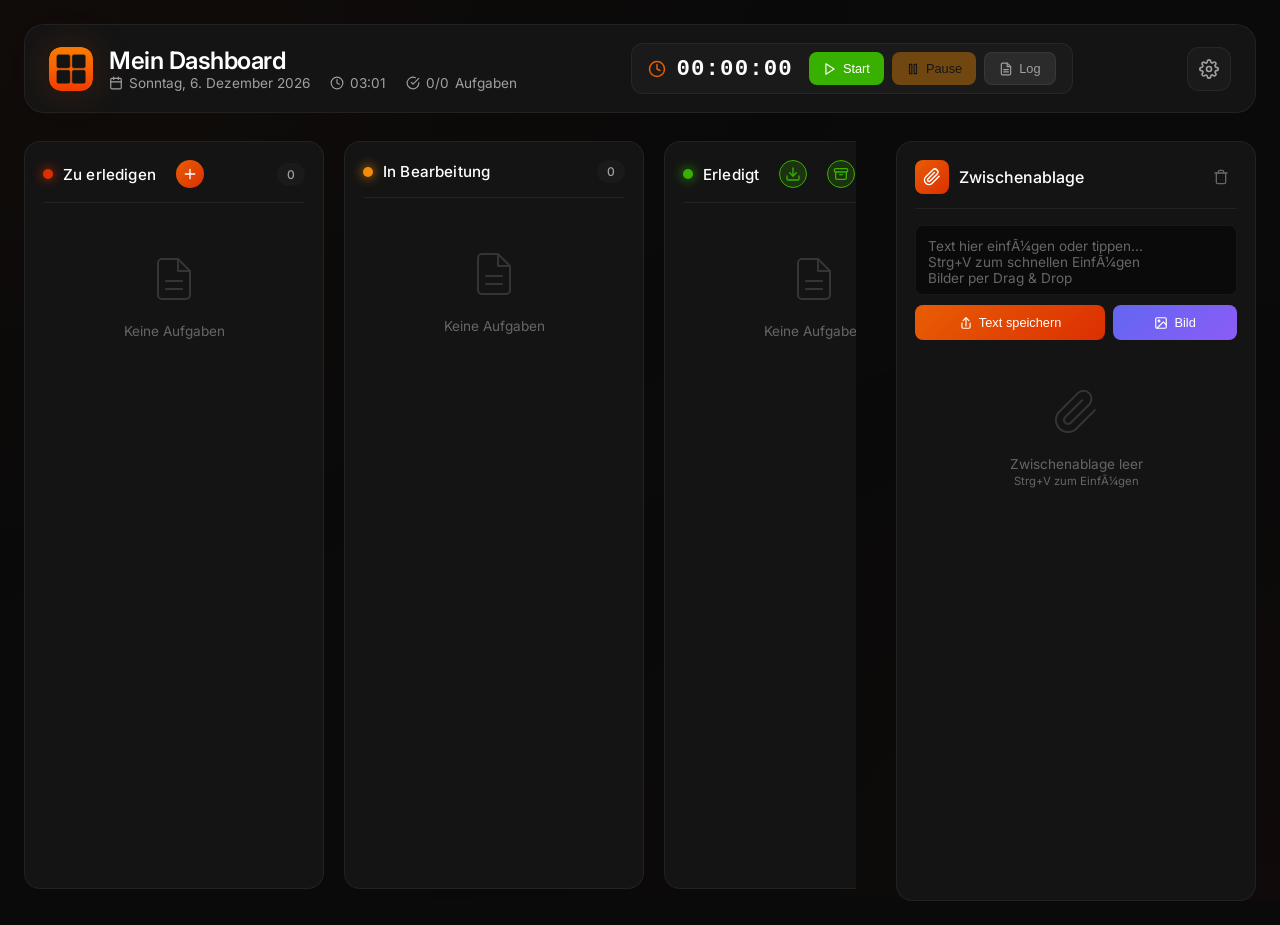
==== commit 53e89173: "chore: save workspace changes" ====
--- a/firefox/index.html
+++ b/firefox/index.html
@@ -1,4 +1,4 @@
-<!DOCTYPE html>
+﻿<!DOCTYPE html>
 <html lang="de">
 
 <head>
@@ -185,7 +185,7 @@
                             </svg>
                         </button>
                         <button id="archive-done-btn" class="export-column-btn"
-                            title="Klick: Tasks archivieren | Doppelklick/Rechtsklick: Archiv-Logs öffnen" aria-label="Tasks archivieren">
+                            title="Klick: Tasks archivieren | Doppelklick/Rechtsklick: Archiv-Logs Ã¶ffnen" aria-label="Tasks archivieren">
                             <svg xmlns="http://www.w3.org/2000/svg" width="16" height="16" viewBox="0 0 24 24"
                                 fill="none" stroke="currentColor" stroke-width="2" stroke-linecap="round"
                                 stroke-linejoin="round">
@@ -225,7 +225,7 @@
             </div>
             <div class="clipboard-input-area">
                 <textarea class="clipboard-input" id="clipboard-input"
-                    placeholder="Text hier einfügen oder tippen...&#10;Strg+V zum schnellen Einfügen&#10;Bilder per Drag & Drop"></textarea>
+                    placeholder="Text hier einfÃ¼gen oder tippen...&#10;Strg+V zum schnellen EinfÃ¼gen&#10;Bilder per Drag & Drop"></textarea>
                 <div class="clipboard-buttons">
                     <button class="clipboard-btn" id="add-clipboard-btn">
                         <svg xmlns="http://www.w3.org/2000/svg" width="14" height="14" viewBox="0 0 24 24" fill="none"
@@ -252,10 +252,10 @@
         </aside>
     </div>
 
-    <!-- Modal für Aufgaben -->
+    <!-- Modal fÃ¼r Aufgaben -->
     <div id="task-modal" class="modal hidden">
         <div class="modal-content">
-            <span class="close-btn" role="button" aria-label="Schließen" tabindex="0">
+            <span class="close-btn" role="button" aria-label="SchlieÃŸen" tabindex="0">
                 <svg xmlns="http://www.w3.org/2000/svg" width="20" height="20" viewBox="0 0 24 24" fill="none"
                     stroke="currentColor" stroke-width="2" stroke-linecap="round" stroke-linejoin="round">
                     <line x1="18" y1="6" x2="6" y2="18"></line>
@@ -271,7 +271,7 @@
             </div>
 
             <div class="form-group">
-                <label class="form-label">Priorität</label>
+                <label class="form-label">PrioritÃ¤t</label>
                 <div class="priority-selector">
                     <div class="priority-option low" data-priority="low">Niedrig</div>
                     <div class="priority-option medium selected" data-priority="medium">Mittel</div>
@@ -291,7 +291,7 @@
                         <polyline points="3 6 5 6 21 6"></polyline>
                         <path d="M19 6v14a2 2 0 0 1-2 2H7a2 2 0 0 1-2-2V6m3 0V4a2 2 0 0 1 2-2h4a2 2 0 0 1 2 2v2"></path>
                     </svg>
-                    Löschen
+                    LÃ¶schen
                 </button>
                 <button id="save-task-btn">
                     <svg xmlns="http://www.w3.org/2000/svg" width="16" height="16" viewBox="0 0 24 24" fill="none"
@@ -306,10 +306,10 @@
         </div>
     </div>
 
-    <!-- Zusätzliche Info Modal -->
+    <!-- ZusÃ¤tzliche Info Modal -->
     <div id="info-modal" class="modal hidden">
         <div class="modal-content">
-            <span class="close-btn info-close-btn" role="button" aria-label="Schließen" tabindex="0">
+            <span class="close-btn info-close-btn" role="button" aria-label="SchlieÃŸen" tabindex="0">
                 <svg xmlns="http://www.w3.org/2000/svg" width="20" height="20" viewBox="0 0 24 24" fill="none"
                     stroke="currentColor" stroke-width="2" stroke-linecap="round" stroke-linejoin="round">
                     <line x1="18" y1="6" x2="6" y2="18"></line>
@@ -323,13 +323,13 @@
                     <line x1="12" y1="16" x2="12" y2="12"></line>
                     <line x1="12" y1="8" x2="12.01" y2="8"></line>
                 </svg>
-                Zusätzliche Info
+                ZusÃ¤tzliche Info
             </h2>
 
             <div class="form-group">
                 <label class="form-label">Notiz oder Zusatzinfo</label>
                 <textarea id="info-input"
-                    placeholder="Zusätzliche Informationen eingeben...&#10;Shift+Enter zum Speichern"></textarea>
+                    placeholder="ZusÃ¤tzliche Informationen eingeben...&#10;Shift+Enter zum Speichern"></textarea>
             </div>
 
             <div class="modal-actions">
@@ -339,7 +339,7 @@
                         <polyline points="3 6 5 6 21 6"></polyline>
                         <path d="M19 6v14a2 2 0 0 1-2 2H7a2 2 0 0 1-2-2V6m3 0V4a2 2 0 0 1 2-2h4a2 2 0 0 1 2 2v2"></path>
                     </svg>
-                    Löschen
+                    LÃ¶schen
                 </button>
                 <button id="save-info-btn" class="primary-btn">
                     <svg xmlns="http://www.w3.org/2000/svg" width="16" height="16" viewBox="0 0 24 24" fill="none"
@@ -357,7 +357,7 @@
     <!-- Arbeitszeit-Log Modal -->
     <div id="worktime-modal" class="modal hidden">
         <div class="modal-content worktime-modal-content">
-            <span class="close-btn worktime-close-btn" role="button" aria-label="Schließen" tabindex="0">
+            <span class="close-btn worktime-close-btn" role="button" aria-label="SchlieÃŸen" tabindex="0">
                 <svg xmlns="http://www.w3.org/2000/svg" width="20" height="20" viewBox="0 0 24 24" fill="none"
                     stroke="currentColor" stroke-width="2" stroke-linecap="round" stroke-linejoin="round">
                     <line x1="18" y1="6" x2="6" y2="18"></line>
@@ -381,7 +381,7 @@
                         <polyline points="3 6 5 6 21 6"></polyline>
                         <path d="M19 6v14a2 2 0 0 1-2 2H7a2 2 0 0 1-2-2V6m3 0V4a2 2 0 0 1 2-2h4a2 2 0 0 1 2 2v2"></path>
                     </svg>
-                    Alle löschen
+                    Alle lÃ¶schen
                 </button>
             </div>
         </div>
@@ -390,7 +390,7 @@
     <!-- Settings Modal -->
     <div id="settings-modal" class="modal hidden">
         <div class="modal-content settings-modal-content">
-            <span class="close-btn settings-close-btn" role="button" aria-label="Schließen" tabindex="0">
+            <span class="close-btn settings-close-btn" role="button" aria-label="SchlieÃŸen" tabindex="0">
                 <svg xmlns="http://www.w3.org/2000/svg" width="20" height="20" viewBox="0 0 24 24" fill="none"
                     stroke="currentColor" stroke-width="2" stroke-linecap="round" stroke-linejoin="round">
                     <line x1="18" y1="6" x2="6" y2="18"></line>
@@ -412,10 +412,10 @@
                 <label class="form-label" data-i18n="settingsLanguage">Sprache / Language</label>
                 <div class="language-selector" id="language-selector">
                     <div class="language-option selected" data-lang="de">
-                        🇩🇪 Deutsch
+                        ðŸ‡©ðŸ‡ª Deutsch
                     </div>
                     <div class="language-option" data-lang="en">
-                        🇬🇧 English
+                        ðŸ‡¬ðŸ‡§ English
                     </div>
                 </div>
             </div>
@@ -449,7 +449,7 @@
             </div>
 
             <div class="form-group">
-                <label class="form-label" data-i18n="settingsColorPalette">Farbpalette wählen</label>
+                <label class="form-label" data-i18n="settingsColorPalette">Farbpalette wÃ¤hlen</label>
                 <div class="palette-grid" id="palette-grid">
                     <div class="palette-option" data-palette="sunset-orange">
                         <div class="palette-preview">
@@ -458,7 +458,7 @@
                             <span class="palette-color" style="background: #f48c06;"></span>
                             <span class="palette-color" style="background: #38b000;"></span>
                         </div>
-                        <span class="palette-name">🌅 Sunset Orange</span>
+                        <span class="palette-name">ðŸŒ… Sunset Orange</span>
                     </div>
                     <div class="palette-option" data-palette="ocean-blue">
                         <div class="palette-preview">
@@ -467,7 +467,7 @@
                             <span class="palette-color" style="background: #00b4d8;"></span>
                             <span class="palette-color" style="background: #38b000;"></span>
                         </div>
-                        <span class="palette-name">🌊 Ocean Blue</span>
+                        <span class="palette-name">ðŸŒŠ Ocean Blue</span>
                     </div>
                     <div class="palette-option" data-palette="forest-green">
                         <div class="palette-preview">
@@ -476,7 +476,7 @@
                             <span class="palette-color" style="background: #52b788;"></span>
                             <span class="palette-color" style="background: #74c69d;"></span>
                         </div>
-                        <span class="palette-name">🌲 Forest Green</span>
+                        <span class="palette-name">ðŸŒ² Forest Green</span>
                     </div>
                     <div class="palette-option" data-palette="royal-purple">
                         <div class="palette-preview">
@@ -485,7 +485,7 @@
                             <span class="palette-color" style="background: #c77dff;"></span>
                             <span class="palette-color" style="background: #38b000;"></span>
                         </div>
-                        <span class="palette-name">👑 Royal Purple</span>
+                        <span class="palette-name">ðŸ‘‘ Royal Purple</span>
                     </div>
                     <div class="palette-option" data-palette="cherry-blossom">
                         <div class="palette-preview">
@@ -494,7 +494,7 @@
                             <span class="palette-color" style="background: #ffb3c1;"></span>
                             <span class="palette-color" style="background: #38b000;"></span>
                         </div>
-                        <span class="palette-name">🌸 Cherry Blossom</span>
+                        <span class="palette-name">ðŸŒ¸ Cherry Blossom</span>
                     </div>
                     <div class="palette-option" data-palette="midnight-gold">
                         <div class="palette-preview">
@@ -503,7 +503,7 @@
                             <span class="palette-color" style="background: #ffbe0b;"></span>
                             <span class="palette-color" style="background: #38b000;"></span>
                         </div>
-                        <span class="palette-name">🌙 Midnight Gold</span>
+                        <span class="palette-name">ðŸŒ™ Midnight Gold</span>
                     </div>
                 </div>
             </div>
@@ -535,8 +535,8 @@
                     </div>
                     <div class="sync-input-group">
                         <label data-i18n="syncPassword">Passwort</label>
-                        <input type="password" id="webdav-password" placeholder="••••••••" autocomplete="current-password">
-                        <small class="sync-input-hint" data-i18n="syncPasswordNote">Wird verschlüsselt lokal gespeichert</small>
+                        <input type="password" id="webdav-password" placeholder="â€¢â€¢â€¢â€¢â€¢â€¢â€¢â€¢" autocomplete="current-password">
+                        <small class="sync-input-hint" data-i18n="syncPasswordNote">Wird verschlÃ¼sselt lokal gespeichert</small>
                     </div>
                     <div class="sync-input-group">
                         <label data-i18n="syncFilePath">Dateipfad</label>
@@ -582,7 +582,7 @@
     <!-- Archive Logs Modal -->
     <div id="archive-logs-modal" class="modal hidden">
         <div class="modal-content archive-logs-modal-content">
-            <span class="close-btn archive-logs-close-btn" role="button" aria-label="Schließen" tabindex="0">
+            <span class="close-btn archive-logs-close-btn" role="button" aria-label="SchlieÃŸen" tabindex="0">
                 <svg xmlns="http://www.w3.org/2000/svg" width="20" height="20" viewBox="0 0 24 24" fill="none"
                     stroke="currentColor" stroke-width="2" stroke-linecap="round" stroke-linejoin="round">
                     <line x1="18" y1="6" x2="6" y2="18"></line>
@@ -603,7 +603,7 @@
             </div>
             <div class="archive-filters">
                 <div class="archive-filter-group">
-                    <label class="archive-filter-label" data-i18n="filterPriority">Priorität</label>
+                    <label class="archive-filter-label" data-i18n="filterPriority">PrioritÃ¤t</label>
                     <div class="archive-filter-options" id="archive-priority-filter">
                         <button class="archive-filter-btn active" data-priority="all">Alle</button>
                         <button class="archive-filter-btn" data-priority="high">Hoch</button>
@@ -628,7 +628,7 @@
     <!-- Confirmation Modal -->
     <div id="confirm-modal" class="modal hidden">
         <div class="modal-content confirm-modal-content">
-            <span class="close-btn confirm-close-btn" role="button" aria-label="Schließen" tabindex="0">
+            <span class="close-btn confirm-close-btn" role="button" aria-label="SchlieÃŸen" tabindex="0">
                 <svg xmlns="http://www.w3.org/2000/svg" width="20" height="20" viewBox="0 0 24 24" fill="none"
                     stroke="currentColor" stroke-width="2" stroke-linecap="round" stroke-linejoin="round">
                     <line x1="18" y1="6" x2="6" y2="18"></line>
@@ -642,14 +642,14 @@
                     <line x1="12" y1="8" x2="12" y2="12"></line>
                     <line x1="12" y1="16" x2="12.01" y2="16"></line>
                 </svg>
-                Bestätigen
+                BestÃ¤tigen
             </h2>
             <div class="confirm-message-container">
                 <p id="confirm-modal-message">Sind Sie sicher?</p>
             </div>
             <div class="modal-actions">
                 <button id="confirm-cancel-btn" class="secondary-btn">Abbrechen</button>
-                <button id="confirm-ok-btn" class="danger-btn">Löschen</button>
+                <button id="confirm-ok-btn" class="danger-btn">LÃ¶schen</button>
             </div>
         </div>
     </div>
@@ -663,4 +663,10 @@
     <script src="script.bundled.js"></script>
 </body>
 
-</html>+</html>
+
+
+
+
+
+
